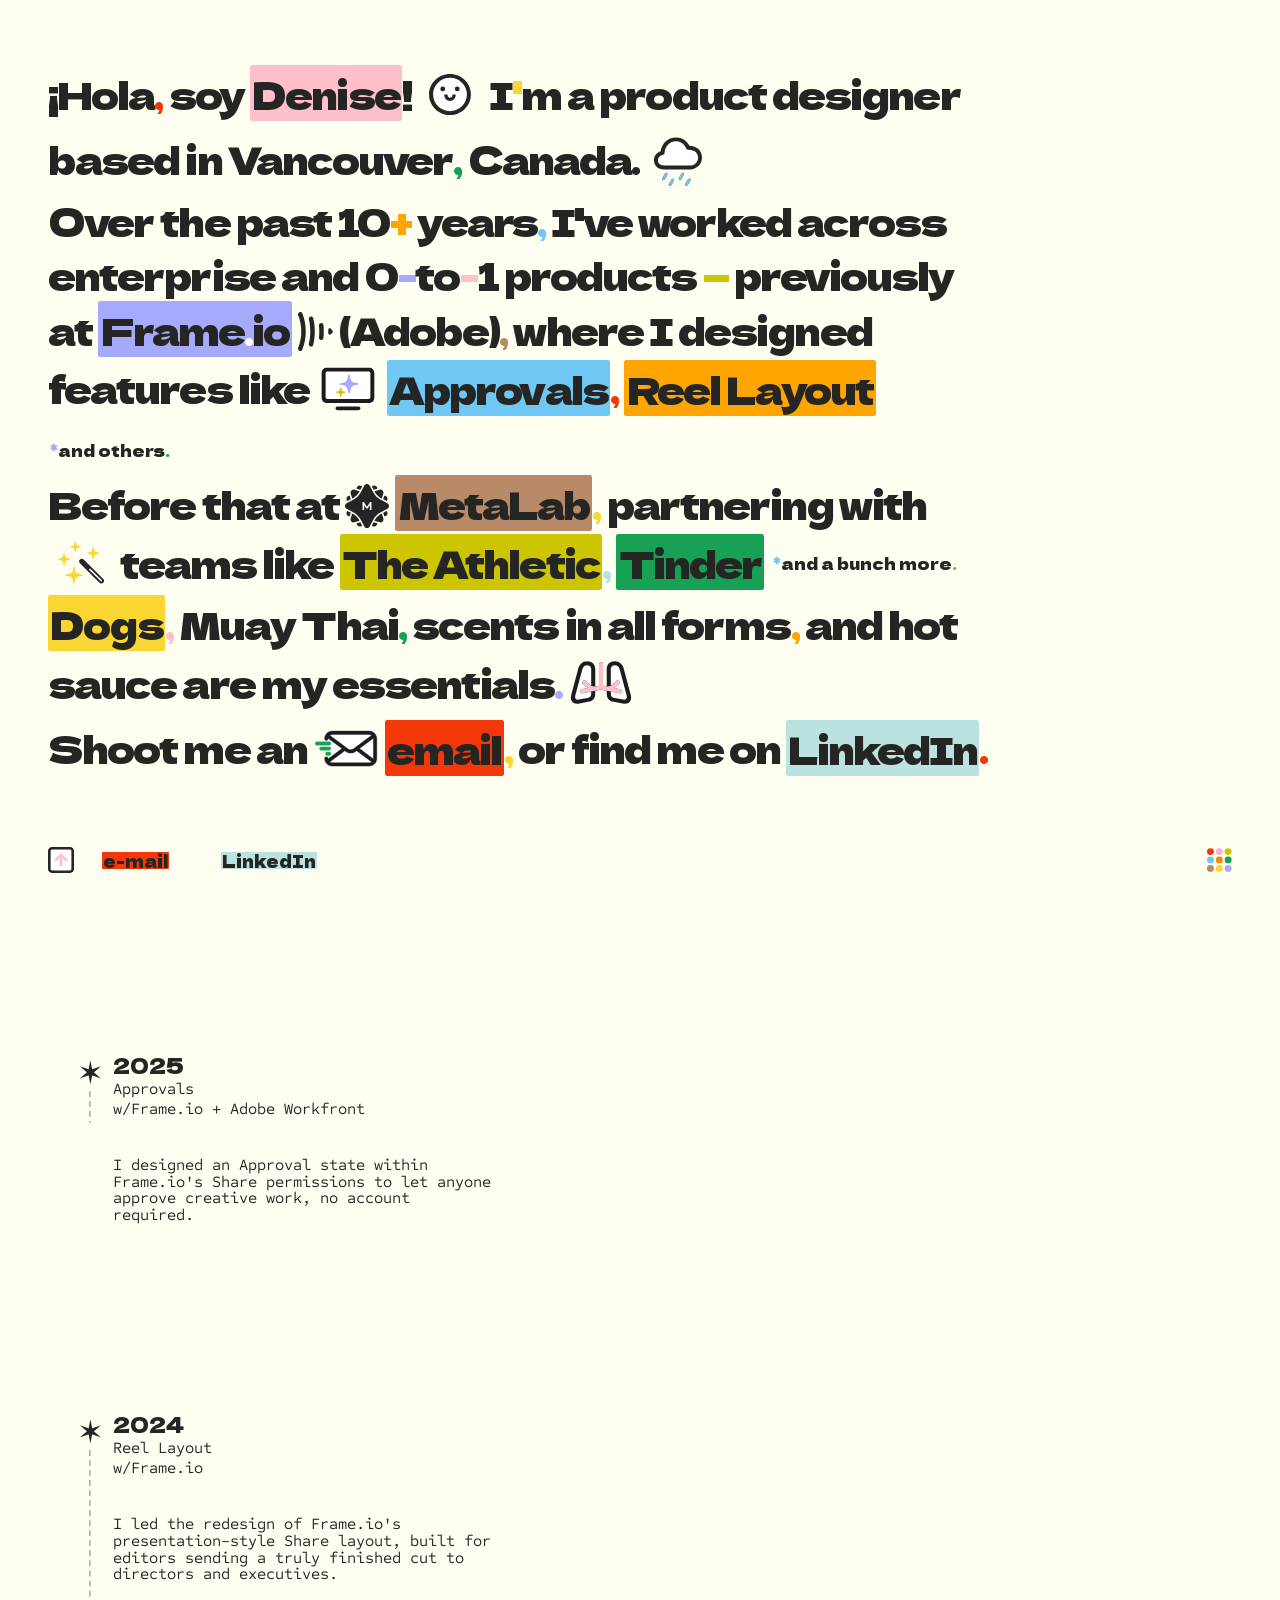
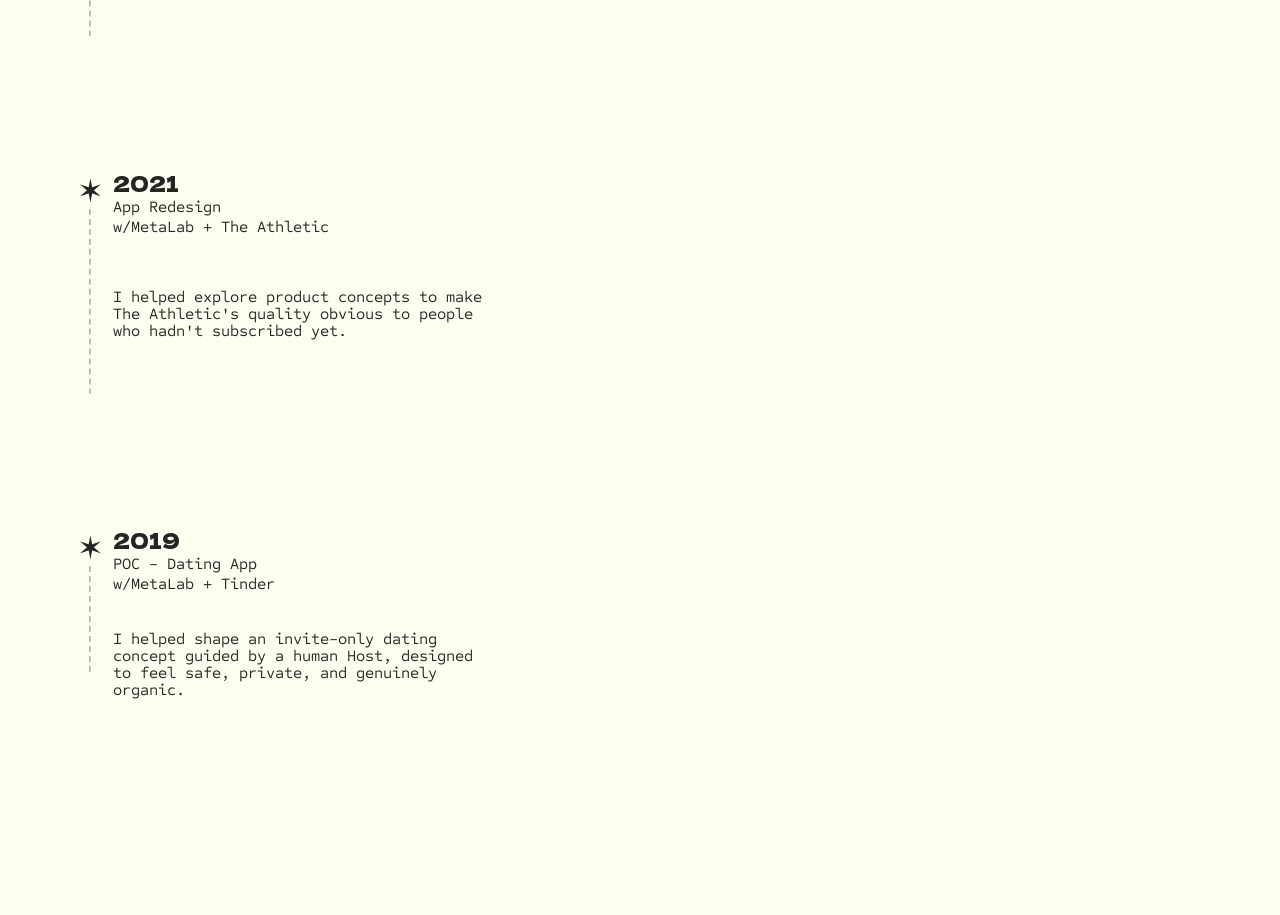
==== index.html @ 84d494a4 "Add files via upload" ====
<!DOCTYPE html>
<html lang="en">
<head>
<meta charset="UTF-8">
<meta name="viewport" content="width=device-width, initial-scale=1.0">
<title>Denise — Product Designer</title>
<link rel="preconnect" href="https://fonts.googleapis.com">
<link rel="preconnect" href="https://fonts.gstatic.com" crossorigin>
<link href="https://fonts.googleapis.com/css2?family=Dela+Gothic+One&family=Sometype+Mono:wght@400;700&display=swap" rel="stylesheet">
<style>
  /* Cross-document View Transition: morphs any element sharing a
     view-transition-name (here, .dot-grid) between this page and the next
     full navigation. This is the correct API for a real multi-page morph —
     document.startViewTransition() only applies to same-document/SPA swaps,
     not navigations between two separate HTML files.
     Graceful degradation is automatic and free: browsers that don't support
     this at-rule simply ignore it and do a normal navigation, exactly like
     the .fitting-class pattern elsewhere on this site opts in rather than
     requiring support. */
  @view-transition{
    navigation: auto;
  }

  :root{
    --bg: #fefff1;
    --ink: #252623;

    --hl-pink: #ffc0cb;
    --hl-purple: #a6aafd;
    --hl-brown: #b88a67;
    --hl-blue: #6fc8f4;
    --hl-orange: #ffa500;
    --hl-olive: #ccc500;
    --hl-green: #17a154;
    --hl-red: #f5380a;
    --hl-mint: #bae2df;
    --hl-yellow: #f9d631;

    /* fallback size before JS fit-to-viewport kicks in */
    --hero-fs: clamp(15px, 1.6vw + 8px, 48px);
    --pad-x: clamp(16px, 4vw, 48px);
    --pad-y: clamp(16px, 3vh, 42px);
    --body-lh: 1.42;
    /* Scaling-audit note: the Figma file's reference frame width has moved
       from 1440px (when these clamps were first written) to 1696px. Every
       clamp below that has a confirmed Figma-measured target value has been
       recalibrated so that target is still hit at vw=16.96 (1696px), not
       14.4 (1440px) — done by scaling each vw-coefficient by 1440/1696
       (≈0.8491), which shifts the calibration point without changing the
       target value itself. --pad-x/--pad-y/--hero-fs's fallback are left
       alone: they aren't tied to a specific measured Figma value (hero-fs's
       CSS value in particular is only a pre-JS fallback in practice). */
    --nav-fs: clamp(14px, 0.705vw + 8px, 40px); /* 20px in Figma at 1696 */
    /* Nav dot-grid height — deliberately NOT derived from --hero-fs. --hero-fs
       is solved by JS to fit the greeting text and can plateau well below its
       own ceiling on large/short viewports, which isn't a meaningful signal
       for how big this icon should be. This clamp hits ~32px at 1696
       (matching Figma) and keeps growing with viewport width up to 56px on
       large screens. */
    --dot-grid-h: clamp(20px, 1.885vw, 56px);
    --portfolio-indent-x: 8%;
    --project-gap: clamp(40px, 7vh, 96px);
  }

  *{ box-sizing: border-box; }

  /* ~0.3s matches the morph duration measured in the reference recording;
     the previous 0.5s was noticeably slower. The old/new snapshots are
     faded out/in fast so the travelling group animation reads as one
     continuous object moving and resizing, rather than a cross-dissolve
     between two separate images. */
  ::view-transition-group(dot-grid){
    animation-duration: 0.8s;
    animation-timing-function: cubic-bezier(0.16, 1, 0.3, 1);
  }
  ::view-transition-old(dot-grid),
  ::view-transition-new(dot-grid){
    animation-duration: 0.8s;
    animation-timing-function: cubic-bezier(0.16, 1, 0.3, 1);
    /* the dot cluster is the same artwork on both sides — holding it fully
       opaque avoids a ghosty double-image mid-flight */
    mix-blend-mode: normal;
  }
  ::view-transition-old(dot-grid){ animation-name: vt-fade-out; }
  ::view-transition-new(dot-grid){ animation-name: vt-fade-in; }
  @keyframes vt-fade-out{ from{ opacity:1 } to{ opacity:0 } }
  @keyframes vt-fade-in{ from{ opacity:0 } to{ opacity:1 } }

  html{
    scroll-behavior: smooth;
  }

  html, body{
    margin: 0;
    padding: 0;
    background: var(--bg);
    color: var(--ink);
    /* IMPORTANT: never overflow:hidden here — the document must remain scrollable */
  }

  body{
    font-family: 'Dela Gothic One', system-ui, sans-serif;
    -webkit-font-smoothing: antialiased;
  }

  /* Hide the hero until JS has computed a font size that fits, to avoid a flash
     of oversized/overflowing text. If JS never runs, the .fitting class never
     gets added, so this rule simply never applies and the CSS clamp fallback shows. */
  html.fitting .hero{ visibility: hidden; }

  a{ color: inherit; }

  /* ---------- HERO ---------- */

  .hero{
    position: relative;
    height: 100svh;
    min-height: 100svh;
    display: flex;
    flex-direction: column;
    justify-content: flex-start;
    padding: calc(var(--pad-y) + 2.16em) var(--pad-x) var(--pad-y);
  }

  /* ---------- SHARED SITE NAV ---------- */
  /* Fixed to the BOTTOM of the viewport (no bg fill — content scrolls
     underneath). The arrow and dot grid are always visible/clickable; the
     e-mail/LinkedIn pair fades in once the hero has fully scrolled out of
     view (see body.nav-active, toggled by an IntersectionObserver in the
     script below). On experience.html there's no hero to scroll past, so
     that page adds the class directly and omits the dot-grid link (its
     dot-grid is the big page visual instead — see .dots-stage). */
  #site-nav{
    position: fixed;
    bottom: 0;
    left: 0;
    right: 0;
    z-index: 900;
    display: flex;
    align-items: center;
    padding: var(--pad-y) var(--pad-x);
    padding-bottom: calc(var(--pad-y) + env(safe-area-inset-bottom, 0px));
    font-size: var(--nav-fs);
    font-family: 'Dela Gothic One', system-ui, sans-serif;
    pointer-events: none; /* children opt back in individually */
  }
  #site-nav a{ pointer-events: auto; }

  /* Touch breakpoints: lift the nav off the very bottom edge so it clears
     browser chrome (URL bar / home indicator) and sits in comfortable thumb
     reach. env() resolves to 0px where there's no inset, so this degrades to
     just the 24px baseline on devices/browsers without safe areas.
     This is padding on a position:fixed overlay — it adds no document height,
     so experience.html's fixed 100svh no-scroll layout is unaffected. */
  @media (max-width: 1024px){
    #site-nav{
      padding-bottom: calc(24px + var(--pad-y) + env(safe-area-inset-bottom, 0px));
    }
  }
  /* Short landscape: reclaim vertical space — the full touch clearance is a
     big share of a ~390px-tall viewport. Safe-area inset still respected. */
  @media (orientation: landscape) and (max-height: 500px){
    #site-nav{
      padding-block: clamp(8px, 2vh, 14px);
      padding-bottom: calc(clamp(8px, 2vh, 14px) + env(safe-area-inset-bottom, 0px));
    }
  }

  /* The arrow sits at its OWN left offset (the page's outer --pad-x, applied
     by #site-nav itself) and is deliberately NOT part of .nav-links — the
     e-mail/LinkedIn group aligns to the project column instead, which is a
     different, larger inset. Hence two separately-positioned groups rather
     than one flex row sharing a single left edge. */
  /* Fades in with the e-mail/LinkedIn pair — it replaced the text link that
     used to live inside .nav-links, so it keeps that reveal behavior even
     though it's now positioned separately. The dot grid stays always-visible,
     as before. */
  .nav-arrow{
    display: inline-flex;
    align-items: center;
    line-height: 0;
    flex-shrink: 0;
    opacity: 0;
    transform: translateY(6px);
    transition: opacity 0.3s ease, transform 0.3s ease;
  }
  body.nav-active .nav-arrow,
  body.experience-page .nav-arrow{
    opacity: 1;
    transform: none;
  }
  /* arrow.svg is self-contained (white rounded square + dark border + pink
     glyph), so it gets NO .hl background wrapper — that would stack a second
     pink box behind the asset's own. */
  .nav-arrow img{
    height: 1.5em;
    width: auto;
    display: block;
  }
  /* Same single asset on both pages; experience.html rotates it to point
     left (back to the homepage) rather than sourcing a second file. */
  .nav-arrow--back img{
    transform: rotate(-90deg);
  }

  /* e-mail + LinkedIn — left edge matched to the project column
     (--portfolio-indent-x), not to the arrow. margin-left absorbs the
     difference between the nav's own --pad-x and that indent. */
  .nav-links{
    display: flex;
    align-items: center;
    gap: clamp(20px, 4vw, 56px);
    margin-left: calc(var(--portfolio-indent-x) - var(--pad-x));
    opacity: 0;
    transform: translateY(6px);
    transition: opacity 0.3s ease, transform 0.3s ease;
  }
  body.nav-active .nav-links,
  body.experience-page .nav-links{
    opacity: 1;
    transform: none;
  }

  .nav-dots{
    margin-left: auto;
    display: flex;
  }

  /* Reusable dot-grid — same element/class on both pages. Base size is the
     small nav icon (32.496 x 31.959 in Figma); .dot-grid--large (the scaled
     up, rotated experience-page hero visual) is only ever applied on
     experience.html — see that file for its positioning/scale rules. */
  .dot-grid{
    height: var(--dot-grid-h);
    width: auto;
    aspect-ratio: 32.496 / 31.959;
    display: block;
    view-transition-name: dot-grid;
  }

  .hero-inner{
    font-size: var(--hero-fs);
    line-height: var(--body-lh);
    letter-spacing: -0.05em;
    width: 80%;
    max-height: 80%; /* hero has an explicit height (100svh), so 80% = 80svh.
                         .hero is top-aligned (justify-content: flex-start),
                         so the ~20% gap this leaves collects entirely at the
                         bottom of the viewport, not split top/bottom. The JS
                         fit loop already targets this same 80% budget when
                         solving for --hero-fs, so this is a safety cap,
                         not a clipping mechanism (overflow stays visible). */
    overflow: visible;
  }

  /* On narrow phones, padding + a strict 80% starts to squeeze the text
     more than the design intends, so relax toward full-width there. */
  @media (max-width: 480px){
    .hero-inner{ width: 94%; }
  }

  .hero-inner p{
    margin: 0; /* let line-height alone set the gap, so paragraph breaks
                  read as just another line, consistent with in-paragraph spacing */
  }
  .hero-inner p:last-child{ margin-bottom: 0; }

  .hl{
    background-color: var(--hl-c);
    padding: 0 0.06em;
    line-height: calc(var(--body-lh) * 0.72); /* ~28% shorter highlight box; horizontal padding unchanged */
    border-radius: 0.06em;
    -webkit-box-decoration-break: clone;
    box-decoration-break: clone;
    white-space: normal;
    text-decoration: none;
    color: inherit;
  }
  a.hl:hover, a.hl:focus, a.hl:active{
    color: inherit;
    text-decoration: none;
  }

  /* Hover states — .hl-red and .hl-mint are used ONLY by the e-mail and
     LinkedIn nav links respectively, so scoping the hover to the class
     itself is safe and doesn't leak into the hero's highlights. */
  a.hl{
    transition: background-color 0.25s ease;
  }
  a.hl-red:hover{ --hl-c: #a6aafd; }
  a.hl-mint:hover{ --hl-c: #ccc500; }

  .hl-pink{ --hl-c: var(--hl-pink); }
  .hl-purple{ --hl-c: var(--hl-purple); }
  .hl-brown{ --hl-c: var(--hl-brown); }
  .hl-blue{ --hl-c: var(--hl-blue); }
  .hl-orange{ --hl-c: var(--hl-orange); }
  .hl-olive{ --hl-c: var(--hl-olive); }
  .hl-green{ --hl-c: var(--hl-green); }
  .hl-red{ --hl-c: var(--hl-red); }
  .hl-mint{ --hl-c: var(--hl-mint); }
  .hl-yellow{ --hl-c: var(--hl-yellow); }

  /* Icon sizes are derived from each icon's real Figma bounding box (relative
     to the 48px reference type size), so every icon keeps its own natural
     aspect ratio instead of being forced into a uniform square. Only height
     is set in em; width is "auto" and constrained by aspect-ratio, which
     mirrors the icon's true w/h from Figma. */
  .icon{
    display: inline-block;
    width: auto;
    object-fit: contain;
  }

  /* hand.point / sparkles.tv / wand.and.stars / cloud.drizzle / lungs — all 82x82 in Figma */
  .icon-lg{
    height: 1.7083em; /* 82/48 */
    aspect-ratio: 1 / 1;
    vertical-align: -0.45em;
  }

  /* ML logo — 55x55 in Figma */
  .icon-md{
    height: 1.1458em; /* 55/48 */
    aspect-ratio: 1 / 1;
    vertical-align: -0.2em;
  }

  /* smiley — exported at its 82x82 Figma frame (the visible circle inside
     is 52px, centered with padding), so it uses the same box as the other
     82x82 icons to render at the correct scale */

  /* Frame Logo — 43.75x50 in Figma */
  .icon-frame{
    height: 1.0417em; /* 50/48 */
    aspect-ratio: 43.75 / 50;
    vertical-align: -0.15em;
  }

  .annotation{
    font-size: 0.42em;
    letter-spacing: 0;
    vertical-align: 0.55em;
    margin-left: 0.15em;
    white-space: nowrap;
  }

  /* ---------- PROJECT LIST ---------- */

  .portfolio-content{
    padding-block: calc(var(--pad-y) + 4em) clamp(64px, 10vh, 140px);
    padding-inline: var(--portfolio-indent-x);
  }

  /* Default (no-JS/no-IntersectionObserver) state: fully visible, static —
     this is the safe fallback. The scroll script opts IN to the animated
     hidden-then-reveal state by adding html.js-reveal, same pattern as the
     hero's .fitting class.
     align-items: stretch (not the old flex-start) so .project-info spans
     the full row height — needed so its blurb can anchor to the row's
     bottom edge via margin-top: auto, matching the Figma layout. */
  .project{
    position: relative;
    display: flex;
    align-items: stretch;
    justify-content: space-between;
    gap: clamp(24px, 5vw, 64px);
    padding-block: var(--project-gap);
    opacity: 1;
    transform: none;
  }
  html.js-reveal .project{
    opacity: 0;
    transform: translateY(28px);
    transition: opacity 0.7s ease, transform 0.7s ease;
  }
  html.js-reveal .project.in-view{
    opacity: 1;
    transform: none;
  }

  /* Dotted vertical line connecting this project's ✶ marker to the next
     one's — spans the FULL row (star-to-star), not just the padding gap, by
     positioning within .project (overflow-visible) and letting it extend
     past this project's own bottom edge through the gap below. Default:
     fully drawn (clip-path 0%), so a broken/absent script just leaves a
     plain static line, never a blank span. Omitted on the last project
     (nothing below it to connect to).
     Horizontal: "left" here is a CSS fallback only (0.5em, the star's rough
     advance-width center) for when JS hasn't run. A dedicated script below
     measures .project-star's actual getBoundingClientRect() midpoint and
     overrides this inline on load/resize/font-load — two rounds of
     calc()-based assumptions about the glyph's em-box both missed the
     glyph's real ink center, so this is now measured, not calculated.
     Vertical: .project-star has line-height:1, so its glyph box is exactly
     1em tall starting at the project's content-top; the line starts 0.15em
     below that box's bottom edge and stops 0.15em above the next star's
     box, at every viewport size, instead of overlapping either. */
  .trace-line{
    position: absolute;
    left: 0.5em;
    top: calc(var(--project-gap) + 1em + 0.15em);
    bottom: calc(0.15em - var(--project-gap));
    width: 0;
    font-size: clamp(20px, 1.885vw + 8px, 80px); /* same clamp as .project-star, so top/bottom line up under the ✶ */
    border-left: 2px dashed rgba(37, 38, 35, 0.35);
    clip-path: inset(0 0 0% 0);
  }
  /* Last project has no next star to connect to, so instead of the
     star-to-star span it runs from its own star down to the bottom edge of
     its own thumbnail. The row's bottom padding is --project-gap, so
     stopping exactly there lands it flush with the media's lower edge
     rather than overshooting into the page's trailing whitespace. */
  .trace-line--last{
    bottom: var(--project-gap);
  }

  /* Description block. max-width is what keeps the thumbnail's space
     constant regardless of text length: without it, a long line like
     "w/Frame.io + Adobe Workfront" pushes this column's flex-basis (auto =
     max-content) wider, stealing width from .project-thumb. Capping it
     forces long lines to wrap instead. */
  .project-info{
    display: flex;
    flex-direction: column;
    flex: 0 1 auto;
    max-width: min(38%, 420px);
    min-width: 0;
  }
  /* .project-top stretches the full row height so .project-meta (its flex
     child) can stretch too, letting the blurb inside anchor to the bottom
     via margin-top: auto. */
  .project-top{
    display: flex;
    align-items: stretch;
    gap: clamp(8px, 1vw, 12px);
    flex: 1 1 auto;
  }
  .project-star{
    font-family: 'Dela Gothic One', sans-serif;
    font-size: clamp(20px, 1.885vw + 8px, 80px);
    letter-spacing: -0.1em;
    line-height: 1;
    flex-shrink: 0;
  }
  /* The blurb now lives INSIDE this column (as a sibling of year/name/
     company) rather than being positioned independently — so it inherits
     this column's exact left edge automatically, at every breakpoint, with
     no matched offset value to keep in sync. */
  .project-meta{
    display: flex;
    flex-direction: column;
    gap: clamp(2px, 0.3vw, 3px);
    min-width: 0;
    flex: 1 1 auto;
  }
  .project-year{
    font-family: 'Dela Gothic One', sans-serif;
    font-size: clamp(16px, 0.849vw + 9.6px, 48px);
    line-height: 1.1667;
    margin: 0;
  }
  .project-name,
  .project-company{
    font-family: 'Sometype Mono', monospace;
    font-size: clamp(14px, 0.51vw + 9.36px, 34px);
    line-height: 1.0625;
    margin: 0;
  }

  /* Blurb — pushed to the column's bottom (margin-top: auto absorbs all
     space above it), with a fixed-scale gap below it to the row's own
     bottom edge. That gap is --project-gap (same token the row's own
     padding-block uses) rather than a percentage: measured directly against
     the Figma frame, the blurb sits a CONSTANT ~40px above the row's bottom
     at every project, regardless of the blurb's own height varying (85–102px
     across the four) — a percentage-of-row-height would vary with content,
     a fixed token doesn't, which matches what's actually in the file. */
  .project-blurb{
    margin: 0;
    margin-top: auto;
    padding-top: clamp(24px, 4vh, 48px);
    padding-bottom: var(--project-gap);
    font-family: 'Sometype Mono', monospace;
    font-size: clamp(14px, 0.51vw + 9.36px, 34px);
    line-height: 1.0625;
  }

  /* Thumbnail — a fixed-aspect-ratio media container (1106:850, per the
     current Figma frame — uniform across all four projects, confirmed
     against the file rather than assumed). The box's size comes from this
     spec, capped at 85svh tall / 100% of the row's available width; the
     video inside always fills it completely via object-fit: cover, cropping
     as needed rather than being sized by its own native dimensions. */
  .project-thumb{
    flex: 1 1 auto;
    min-width: 0;
    display: flex;
    align-items: center;
    justify-content: flex-end;
  }
  .project-media{
    aspect-ratio: 1106 / 850;
    max-height: 85svh;
    max-width: 100%;
    width: auto;
    height: auto;
    border-radius: clamp(6px, 0.8vw, 16px);
    overflow: hidden;
    display: block;
  }
  .project-media video{
    width: 100%;
    height: 100%;
    object-fit: cover;
    display: block;
  }

  /* Desktop only: tighter side margins than the tablet/mobile default (8%).
     Overriding the VARIABLE (not just .portfolio-content's padding) keeps
     the bottom nav's e-mail/LinkedIn group aligned to the same edge
     automatically, since it offsets off this same token. */
  @media (min-width: 1025px){
    :root{
      --portfolio-indent-x: 6vw;
    }
  }

  /* Narrow PORTRAIT widths: an 85svh-tall thumbnail can out-demand the width
     the row has left beside .project-info. Pull the height cap down so the
     media shrinks comfortably instead of overflowing.
     Scoped to portrait: a landscape phone/tablet keeps the row layout and
     has plenty of horizontal room, so it uses the full desktop 85svh. */
  @media (max-width: 1024px) and (orientation: portrait){
    .project-media{
      max-height: 55svh;
    }
  }

  /* Stacked layout — tablet portrait and mobile.
     Explicit source order here: Year → Name → Company → Thumbnail → Blurb.
     In the DOM the blurb sits inside .project-meta (so it left-aligns with
     the year/name/company automatically on desktop), which would otherwise
     place it ABOVE the thumbnail when stacked. Rather than leave the order
     to chance, .project-info is flattened with display: contents so its
     children participate directly in .project's column flex context, and
     each item gets an explicit order. display: contents is what makes the
     blurb orderable relative to the thumbnail despite being nested. */
  /* PORTRAIT ONLY. Keyed on width alone, this also caught phone-landscape
     (844x390) and tablet-landscape (1024x768) and stacked them — but a short,
     wide viewport has no vertical room to stack and plenty of horizontal room
     for the two-column row. Adding the orientation term lets both landscape
     cases fall through to the desktop row layout, which is what the placement
     guides show. */
  @media (max-width: 1024px) and (orientation: portrait){
    .project{
      flex-direction: column;
      align-items: stretch;
      /* The desktop value here (clamp(24px, 5vw, 64px)) was tuned for the
         horizontal split between the info column and the thumbnail. Once
         display: contents flattens this into one column, that gap lands
         between EVERY item — pushing year/name/company far apart. Reset it
         to the tight spacing those three had inside .project-meta, and let
         .project-thumb's own margin-block create the larger separations
         around the media. */
      gap: clamp(2px, 0.3vw, 3px);
    }
    .project-info,
    .project-top,
    .project-meta{
      display: contents;
    }
    .project-star{ display: none; } /* the star's row-layout anchoring doesn't apply when stacked */

    .project-year   { order: 1; }
    .project-name   { order: 2; }
    .project-company{ order: 3; }
    .project-thumb  { order: 4; }
    .project-blurb  { order: 5; }

    .project-thumb{
      width: 100%;
      justify-content: flex-start;
      margin-block: clamp(20px, 4vh, 36px);
    }
    .project-media{
      max-width: 100%;
      width: 100%;
      height: auto;
    }
    .project-blurb{
      margin-top: 0;
      padding-top: 0;
      padding-bottom: 0;
      max-width: none;
    }
    /* The star-to-star trace line assumes the two-column row layout; in the
       stacked layout it no longer lines up with anything meaningful, so
       it's hidden outright rather than shown misaligned. */
    .trace-line{
      display: none;
    }
  }

  /* ---------- HOVER CARD (one component, many triggers) ---------- */
  /* A single floating card reused by every [data-hover-card] trigger in the
     hero — Denise, Dogs, Frame.io, MetaLab. Content is swapped in per
     trigger by the script rather than duplicating a card per word.
     Cursor-following on pointer devices; anchored to the trigger on
     keyboard focus (where there's no cursor to follow). */
  #hover-card{
    position: fixed;
    top: 0;
    left: 0;
    z-index: 999;
    pointer-events: none;
    opacity: 0;
    visibility: hidden;
    transform: translate(-9999px, -9999px);
    transition: opacity 0.18s ease;
    width: min(42vw, 280px);
  }
  #hover-card.visible{ opacity: 1; visibility: visible; }

  /* Per-layout widths. Base is the single-photo size; the others are sized
     relative to it so the ratios stay intact if the base changes. */
  #hover-card.hc-dogs{ width: min(37.8vw, 252px); }   /* 10% smaller than base */
  #hover-card.hc-og{ width: min(54.6vw, 364px); }     /* 30% larger than base */

  .hover-card-stage{
    position: relative;
    width: 100%;
    aspect-ratio: 1 / 1;
  }
  /* The source PNGs have rounded corners baked into their alpha channel, so
     the element still needs a matching radius — otherwise the box-shadow
     traces a square box behind rounded artwork and reads as square corners.
     5.7% matches the exported radius (~34px on a 587px-wide export) and
     scales with the card instead of being pinned to one size. */
  .hover-card-stage img{
    display: block;
    width: 100%;
    height: auto;
    border-radius: 5.7%;
    box-shadow: 0 12px 30px rgba(37, 38, 35, 0.25);
    background: var(--bg);
  }
  .hover-card-stage.single img{
    position: relative;
  }

  /* Dogs: a fanned poker-card stack. Both cards keep their rotation and
     offset at all times; the loop animates which one is IN FRONT, so a card
     travels from the back position to the front position rather than
     cross-fading in place. z-index flips at the start of the move so the
     incoming card rises over its neighbour as it travels. */
  .hover-card-stage.fan{
    aspect-ratio: 1 / 1;
  }
  .hover-card-stage.fan img{
    position: absolute;
    top: 0;
    left: 0;
    width: 88%;
    transform-origin: 50% 85%;
    transition: transform 0.62s cubic-bezier(0.16, 1, 0.3, 1);
  }
  .hover-card-stage.fan img.card-front{
    transform: translateX(4%) rotate(-8deg) scale(1);
    z-index: 2;
  }
  .hover-card-stage.fan img.card-back{
    transform: translateX(16%) rotate(10deg) scale(0.94);
    z-index: 1;
  }
  @media (prefers-reduced-motion: reduce){
    .hover-card-stage.fan img{ transition: none; }
  }

  /* Link-preview (Frame.io / MetaLab) images are wide OG cards, not squares.
     Fixed radius here — these have no baked-in corners, and a percentage on
     a 1200x630 box would give visibly elliptical corners. */
  .hover-card-stage.og{
    aspect-ratio: 1200 / 630;
  }
  .hover-card-stage.og img{
    position: relative;
    aspect-ratio: 1200 / 630;
    object-fit: cover;
    border-radius: 14px;
  }

  @media (prefers-reduced-motion: reduce){
    #hover-card{ transition: none; }
  }
</style>
</head>
<body id="top">

  <nav id="site-nav" aria-label="Site navigation">
    <a class="nav-arrow" href="#top" aria-label="Back to top">
      <img src="assets/icons/arrow.svg" alt="">
    </a>
    <div class="nav-links">
      <a class="hl hl-red email-copy" href="mailto:denise.salvadorv@gmail.com" data-default-text="e-mail">e-mail</a>
      <a class="hl hl-mint" href="https://www.linkedin.com/in/ddenisesalvador/" target="_blank" rel="noopener noreferrer">LinkedIn</a>
    </div>
    <a class="nav-dots" href="experience.html" aria-label="View experience">
      <img class="dot-grid" src="assets/icons/menu-dots.svg" alt="">
    </a>
  </nav>

  <main>
    <section class="hero" aria-label="Introduction">
      <div class="hero-inner">
        <p>
          ¡Hola<span style="color:var(--hl-red)">,</span> soy
          <span class="hl hl-pink" data-hover-card="denise" tabindex="0">Denise</span>!
          <img class="icon icon-lg" src="assets/icons/smiley.svg" alt="" role="presentation">
          I<span style="color:var(--hl-yellow)">'</span>m a product designer based in Vancouver<span style="color:var(--hl-green)">,</span> Canada.
          <img class="icon icon-lg" src="assets/icons/cloud-drizzle.svg" alt="">
        </p>

        <p>
          Over the past 10<span style="color:var(--hl-orange)">+</span> years<span style="color:var(--hl-blue)">,</span>
          I've worked across enterprise and 0<span style="color:var(--hl-purple)">-</span>to<span style="color:var(--hl-pink)">-</span>1 products
          <span style="color:#ccc500">—</span> previously at
          <a class="hl hl-purple" data-hover-card="frameio" href="https://frame.io/home" target="_blank" rel="noopener noreferrer">Frame<span style="color:#ffffff">.</span>io</a>
          <img class="icon icon-frame" src="assets/icons/frame-logo.svg" alt="">
          (Adobe)<span style="color:var(--hl-brown)">,</span> where I designed features like
          <img class="icon icon-lg" src="assets/icons/sparkles-tv.svg" alt="">
          <a class="hl hl-blue" href="#approvals">Approvals</a><span style="color:var(--hl-red)">,</span>
          <a class="hl hl-orange" href="#reel-layout">Reel Layout</a>
          <span class="annotation"><span style="color:var(--hl-purple)">*</span>and others<span style="color:var(--hl-green)">.</span></span>
        </p>

        <p>
          Before that at
          <img class="icon icon-md" src="assets/icons/ml-logo.svg" alt="">
          <a class="hl hl-brown" data-hover-card="metalab" href="https://www.metalab.com/" target="_blank" rel="noopener noreferrer">MetaLab</a><span style="color:var(--hl-yellow)">,</span> partnering with
          <img class="icon icon-lg" src="assets/icons/wand-stars.svg" alt="">
          teams like
          <a class="hl hl-olive" href="#the-athletic">The Athletic</a><span style="color:var(--hl-mint)">,</span>
          <a class="hl hl-green" href="#tinder">Tinder</a>
          <span class="annotation"><span style="color:var(--hl-blue)">*</span>and a bunch more<span style="color:var(--hl-brown)">.</span></span>
        </p>

        <p>
          <span class="hl hl-yellow" data-hover-card="dogs" tabindex="0">Dogs</span><span style="color:var(--hl-pink)">,</span> Muay Thai<span style="color:var(--hl-green)">,</span>
          scents in all forms<span style="color:var(--hl-orange)">,</span> and hot sauce are my essentials<span style="color:var(--hl-purple)">.</span>
          <img class="icon icon-lg" src="assets/icons/lungs.svg" alt="">
        </p>

        <p>
          Shoot me an
          <img class="icon icon-lg" src="assets/icons/email.svg" alt="">
          <a class="hl hl-red email-copy" id="email-link" href="mailto:denise.salvadorv@gmail.com" data-default-text="email">email</a><span style="color:var(--hl-yellow)">,</span> or find me on
          <a class="hl hl-mint" href="https://www.linkedin.com/in/ddenisesalvador/" target="_blank" rel="noopener noreferrer">LinkedIn</a><span style="color:var(--hl-red)">.</span>
        </p>
      </div>
    </section>

    <!-- Single reusable hover card; its contents are set per-trigger by the
         script below. Lives outside the text flow so it never affects layout. -->
    <div id="hover-card" aria-hidden="true"></div>

    <section class="portfolio-content" aria-label="Selected work">
      <article class="project" id="approvals">
        <div class="project-info">
          <div class="project-top">
            <span class="project-star" aria-hidden="true">✶</span>
            <div class="project-meta">
              <p class="project-year">2025</p>
              <p class="project-name">Approvals</p>
              <p class="project-company">w/Frame.io + Adobe Workfront</p>
              <p class="project-blurb">I designed an Approval state within Frame.io's Share permissions to let anyone approve creative work, no account required.</p>
            </div>
          </div>
        </div>
        <div class="project-thumb">
          <div class="project-media">
            <video src="assets/video/approvals.mp4" muted loop playsinline preload="metadata"></video>
          </div>
        </div>
        <div class="trace-line" aria-hidden="true"></div>
      </article>

      <article class="project" id="reel-layout">
        <div class="project-info">
          <div class="project-top">
            <span class="project-star" aria-hidden="true">✶</span>
            <div class="project-meta">
              <p class="project-year">2024</p>
              <p class="project-name">Reel Layout</p>
              <p class="project-company">w/Frame.io</p>
              <p class="project-blurb">I led the redesign of Frame.io's presentation-style Share layout, built for editors sending a truly finished cut to directors and executives.</p>
            </div>
          </div>
        </div>
        <div class="project-thumb">
          <div class="project-media">
            <video src="assets/video/reel-layout.mp4" muted loop playsinline preload="metadata"></video>
          </div>
        </div>
        <div class="trace-line" aria-hidden="true"></div>
      </article>

      <article class="project" id="the-athletic">
        <div class="project-info">
          <div class="project-top">
            <span class="project-star" aria-hidden="true">✶</span>
            <div class="project-meta">
              <p class="project-year">2021</p>
              <p class="project-name">App Redesign</p>
              <p class="project-company">w/MetaLab + The Athletic</p>
              <p class="project-blurb">I helped explore product concepts to make The Athletic's quality obvious to people who hadn't subscribed yet.</p>
            </div>
          </div>
        </div>
        <div class="project-thumb">
          <div class="project-media">
            <video src="assets/video/the-athletic.mp4" muted loop playsinline preload="metadata"></video>
          </div>
        </div>
        <div class="trace-line" aria-hidden="true"></div>
      </article>

      <article class="project" id="tinder">
        <div class="project-info">
          <div class="project-top">
            <span class="project-star" aria-hidden="true">✶</span>
            <div class="project-meta">
              <p class="project-year">2019</p>
              <p class="project-name">POC - Dating App</p>
              <p class="project-company">w/MetaLab + Tinder</p>
              <p class="project-blurb">I helped shape an invite-only dating concept guided by a human Host, designed to feel safe, private, and genuinely organic.</p>
            </div>
          </div>
        </div>
        <div class="project-thumb">
          <div class="project-media">
            <video src="assets/video/tinder.mp4" muted loop playsinline preload="metadata"></video>
          </div>
        </div>
        <div class="trace-line trace-line--last" aria-hidden="true"></div>
      </article>
    </section>
  </main>

<script>
(function () {
  var root = document.documentElement;
  var hero = document.querySelector('.hero');
  var inner = document.querySelector('.hero-inner');

  function fit() {
    // .hero-inner is capped at 80% of the hero's height (see CSS), leaving
    // ~10% breathing room above and below — so the fit budget matches that,
    // not the full 100svh hero box.
    var availableHeight = hero.clientHeight * 0.8;
    if (!availableHeight) return;

    // The upper bound only needs to be generous enough that the search never
    // clips a size that would actually fit — the two checks below decide what
    // really fits. (This used to be innerWidth * 0.045, which at 390px capped
    // the hero at ~17.6px regardless of free vertical space, so on phones the
    // text plateaued early and left the bottom of the viewport empty.)
    var minFs = 12;
    var maxFs = Math.min(window.innerHeight * 0.22, 96);
    var lo = minFs, hi = Math.max(maxFs, minFs), best = minFs;

    for (var i = 0; i < 18; i++) {
      var mid = (lo + hi) / 2;
      root.style.setProperty('--hero-fs', mid + 'px');
      // Height: must stay inside the 80% budget. Width: the previous
      // width-coefficient was a proxy for "don't let a long word overflow" —
      // measuring scrollWidth tests that directly, so the type can grow to
      // whatever genuinely fits at any viewport size.
      var fitsHeight = inner.scrollHeight <= availableHeight;
      var fitsWidth = inner.scrollWidth <= inner.clientWidth + 1;
      if (fitsHeight && fitsWidth) {
        best = mid;
        lo = mid;
      } else {
        hi = mid;
      }
    }
    root.style.setProperty('--hero-fs', best + 'px');
  }

  function run() {
    root.classList.add('fitting');
    fit();
    root.classList.remove('fitting');
  }

  var raf = window.requestAnimationFrame || function (cb) { setTimeout(cb, 16); };

  raf(function () { raf(run); });

  if (document.fonts && document.fonts.ready) {
    document.fonts.ready.then(run);
  }

  var resizeTimer;
  window.addEventListener('resize', function () {
    clearTimeout(resizeTimer);
    resizeTimer = setTimeout(run, 120);
  });
  window.addEventListener('orientationchange', run);
})();
</script>

<script>
// ---------- Hover card: one component, content varies per trigger ----------
// Any element with [data-hover-card="<key>"] in the hero shows the shared
// #hover-card populated from HOVER_CARD_CONTENT below. Adding another
// trigger = one markup attribute + one entry here, not a new implementation.
//
// og: values are the real Open Graph images published by each site
// (read from their <meta property="og:image"> tags), not stand-ins.
var HOVER_CARD_CONTENT = {
  denise: {
    layout: 'single',
    images: ['assets/photos/ladeni.png']
  },
  dogs: {
    // fanned card stack; cards cycle to the front on a loop.
    // first entry starts in front (kovu on top)
    layout: 'fan',
    images: ['assets/photos/kovu.png', 'assets/photos/buni.png']
  },
  frameio: {
    layout: 'og',
    images: ['https://cdn.sanity.io/images/s6lu43cv/production-v4/c9bc38aba1856b5c2664f207a2436851730e6a0d-1200x630.png?w=1200&h=630&fm=jpg&q=60']
  },
  metalab: {
    layout: 'og',
    images: ['https://cdn.sanity.io/images/nuxb3jim/production-july-2025/650536c56eff4fa74f4db66048d36451b2343616-1600x900.png?w=1200&h=630&q=80&fm=webp&fit=clip']
  }
};

(function () {
  var card = document.getElementById('hover-card');
  var triggers = document.querySelectorAll('[data-hover-card]');
  if (!card || !triggers.length) return;

  var OFFSET = 18;
  var activeKey = null;

  function render(key) {
    if (key === activeKey) return; // already built; don't thrash the DOM on mousemove
    activeKey = key;

    var cfg = HOVER_CARD_CONTENT[key];
    card.innerHTML = '';
    stopSwap();
    // per-layout width (dogs 10% smaller, og 30% larger — see CSS)
    card.className = card.classList.contains('visible') ? 'visible' : '';
    if (!cfg) return;
    if (cfg.layout === 'fan') card.classList.add('hc-dogs');
    if (cfg.layout === 'og') card.classList.add('hc-og');

    var stage = document.createElement('div');
    stage.className = 'hover-card-stage ' + cfg.layout;

    var imgs = cfg.images.map(function (src, i) {
      var img = document.createElement('img');
      img.src = src;
      img.alt = '';
      img.loading = 'lazy';
      if (cfg.layout === 'fan') {
        img.classList.add(i === 0 ? 'card-front' : 'card-back');
      }
      stage.appendChild(img);
      return img;
    });

    card.appendChild(stage);

    if (cfg.layout === 'fan' && imgs.length > 1) startSwap(imgs);
  }

  // ---- Dogs: cycle which card sits at the front of the fan ----
  // Only the front/back CLASS moves between cards; each card's rotation and
  // offset come from those classes, so the fan shape is preserved throughout
  // and the change is carried by a CSS transform transition.
  var swapTimer = null;
  function startSwap(imgs) {
    var front = 0;
    swapTimer = setInterval(function () {
      imgs[front].classList.replace('card-front', 'card-back');
      front = (front + 1) % imgs.length;
      imgs[front].classList.replace('card-back', 'card-front');
    }, 1400);
  }
  function stopSwap() {
    if (swapTimer) { clearInterval(swapTimer); swapTimer = null; }
  }

  function place(x, y) {
    var rect = card.getBoundingClientRect();
    var px = x + OFFSET;
    var py = y + OFFSET;
    // flip toward the cursor's other side rather than running off-screen
    if (px + rect.width > window.innerWidth) px = x - rect.width - OFFSET;
    if (py + rect.height > window.innerHeight) py = y - rect.height - OFFSET;
    px = Math.max(8, px);
    py = Math.max(8, py);
    card.style.transform = 'translate(' + px + 'px, ' + py + 'px)';
  }

  function show(key) {
    render(key);
    card.classList.add('visible');
  }

  function hide() {
    card.classList.remove('visible');
    card.style.transform = 'translate(-9999px, -9999px)';
    stopSwap();
    activeKey = null;
  }

  triggers.forEach(function (el) {
    var key = el.getAttribute('data-hover-card');

    el.addEventListener('mouseenter', function (e) {
      show(key);
      place(e.clientX, e.clientY);
    });
    el.addEventListener('mousemove', function (e) {
      place(e.clientX, e.clientY);
    });
    el.addEventListener('mouseleave', hide);

    // Keyboard accessibility: no cursor to follow, so anchor the card just
    // below the focused word instead.
    el.addEventListener('focus', function () {
      show(key);
      var r = el.getBoundingClientRect();
      place(r.left, r.bottom);
    });
    el.addEventListener('blur', hide);
  });

  // Don't leave a card stranded mid-screen if the page moves under it.
  window.addEventListener('scroll', hide, { passive: true });
})();
</script>

<script>
// ---------- Email: copy to clipboard, text -> "copied!" for 5s ----------
// Applies to every element with the shared .email-copy class, so the hero's
// inline "email" link and the nav's "e-mail" link both get identical behavior.
(function () {
  var links = document.querySelectorAll('.email-copy');
  if (!links.length) return;

  var address = 'denise.salvadorv@gmail.com';

  links.forEach(function (link) {
    var defaultText = link.getAttribute('data-default-text') || link.textContent;
    var resetTimer = null;

    link.addEventListener('click', function (e) {
      if (!navigator.clipboard || !navigator.clipboard.writeText) {
        // Clipboard API unavailable — gracefully fall back to the plain mailto link.
        return;
      }

      e.preventDefault();

      navigator.clipboard.writeText(address).then(function () {
        link.textContent = 'copied!';
        clearTimeout(resetTimer);
        resetTimer = setTimeout(function () {
          link.textContent = defaultText;
        }, 5000);
      }).catch(function () {
        // Copy failed — fall back to letting the browser open the mail client.
        window.location.href = link.getAttribute('href');
      });
    });
  });
})();
</script>

<script>
// ---------- Nav activation: fade in name/email/LinkedIn once past the hero ----------
(function () {
  var hero = document.querySelector('.hero');
  if (!hero || !('IntersectionObserver' in window)) return;

  var observer = new IntersectionObserver(function (entries) {
    entries.forEach(function (entry) {
      document.body.classList.toggle('nav-active', !entry.isIntersecting);
    });
  }, { threshold: 0 });

  observer.observe(hero);
})();
</script>

<script>
// ---------- Scroll effects: project dissolve-in + trace-line draw-in ----------
// IntersectionObserver decides WHICH elements are worth updating; a single
// rAF-throttled scroll listener does the actual work only for the trace-line
// set (the dissolve-in is a one-shot class toggle, no per-frame work needed).
//
// Graceful degradation: if IntersectionObserver isn't available, this whole
// block bails out immediately. Projects then simply stay at their CSS
// default (opacity: 1, fully visible — set in CSS, not by this script), and
// the trace-line stays at its CSS default (clip-path: inset(0 0 0% 0), i.e.
// fully drawn), since both "start hidden" states are only ever applied once
// this script actually runs — mirroring how .fitting only ever gets added
// by the hero's own fit script.
(function () {
  if (!('IntersectionObserver' in window)) return;

  var projects = Array.prototype.slice.call(document.querySelectorAll('.project'));
  var connectors = Array.prototype.slice.call(document.querySelectorAll('.trace-line'));
  if (!projects.length && !connectors.length) return;

  // Opt in to the animated hidden-then-reveal state only now that JS is
  // confirmed running — the CSS default before this point is fully visible.
  document.documentElement.classList.add('js-reveal');

  // ---- Dissolve + slide-in: one-shot per project, CSS handles the transition ----
  if (projects.length) {
    var revealObserver = new IntersectionObserver(function (entries) {
      entries.forEach(function (entry) {
        if (entry.isIntersecting) {
          entry.target.classList.add('in-view');
          revealObserver.unobserve(entry.target); // reveal once, don't re-trigger on scroll-back
        }
      });
    }, { threshold: 0.2 });
    projects.forEach(function (el) { revealObserver.observe(el); });
  }

  // ---- Trace line: draws in via clip-path, eased toward scroll progress ----
  if (connectors.length) {
    // Hidden on mobile (display: none) — offsetParent is reliably null for
    // a display:none element in this layout, so this is a cheap way to
    // no-op on it rather than doing pointless observe/measure/paint work.
    function isHidden(el) {
      return el.offsetParent === null;
    }

    connectors.forEach(function (line) {
      if (!isHidden(line)) line.style.clipPath = 'inset(0 0 100% 0)';
    });

    var activeConnectors = new Set();
    var connectorObserver = new IntersectionObserver(function (entries) {
      entries.forEach(function (entry) {
        if (entry.isIntersecting && !isHidden(entry.target)) {
          activeConnectors.add(entry.target);
        } else {
          activeConnectors.delete(entry.target);
        }
      });
    }, { rootMargin: '15% 0px 15% 0px' });
    connectors.forEach(function (line) { connectorObserver.observe(line); });

    var EASE = 0.1; // lower = more lag behind the scroll position
    var progressState = new Map(); // line -> { current, target }
    var looping = false;

    function targetFor(line) {
      var vh = window.innerHeight;
      var rect = line.getBoundingClientRect();
      // Starts drawing when the line's top reaches 85% down the viewport,
      // finishes once its full height has scrolled past that point —
      // i.e. synced to this whole star-to-star span entering the viewport.
      var t = (vh * 0.85 - rect.top) / rect.height;
      return Math.max(0, Math.min(1, t));
    }

    function loop() {
      var stillMoving = false;

      activeConnectors.forEach(function (line) {
        if (isHidden(line)) return; // resized across the 480px breakpoint mid-scroll

        var state = progressState.get(line);
        if (!state) {
          state = { current: 0, target: 0 };
          progressState.set(line, state);
        }
        state.target = targetFor(line);

        var diff = state.target - state.current;
        if (Math.abs(diff) > 0.001) {
          state.current += diff * EASE; // eases toward target each frame, trailing behind scroll
          stillMoving = true;
        } else {
          state.current = state.target;
        }

        line.style.clipPath = 'inset(0 0 ' + ((1 - state.current) * 100).toFixed(1) + '% 0)';
      });

      if (stillMoving) {
        requestAnimationFrame(loop);
      } else {
        looping = false;
      }
    }

    function onScroll() {
      if (!looping) {
        looping = true;
        requestAnimationFrame(loop);
      }
    }

    window.addEventListener('scroll', onScroll, { passive: true });
    window.addEventListener('resize', onScroll);
    onScroll(); // set correct initial state for whatever's already in view on load
  }
})();
</script>

<script>
// ---------- Trace-line horizontal alignment: measured, not calculated ----------
// Two rounds of CSS-calc() assumptions about .project-star's em-box both
// missed the glyph's actual rendered center (font glyphs generally aren't
// flush/centered within their own advance width). This measures the real
// thing instead: each line's "left" is set from .project-star's actual
// getBoundingClientRect() midpoint, relative to its own .project (the
// line's positioned ancestor). Recomputed on load, after the webfont
// finishes loading (glyph metrics shift between the fallback font and Dela
// Gothic One), and on resize.
// The CSS "left: 0.5em" on .trace-line is left in place as the no-JS
// fallback — this script only overrides it inline when it actually runs.
(function () {
  function alignTraceLines() {
    document.querySelectorAll('.trace-line').forEach(function (line) {
      var project = line.closest('.project');
      var star = project && project.querySelector('.project-star');
      if (!star) return;

      var starRect = star.getBoundingClientRect();
      var projectRect = project.getBoundingClientRect();
      var starMidX = starRect.left + starRect.width / 2;
      line.style.left = (starMidX - projectRect.left) + 'px';
    });
  }

  alignTraceLines();

  if (document.fonts && document.fonts.ready) {
    document.fonts.ready.then(alignTraceLines);
  }

  var resizeTimer;
  window.addEventListener('resize', function () {
    clearTimeout(resizeTimer);
    resizeTimer = setTimeout(alignTraceLines, 120);
  });
})();
</script>

<script>
// ---------- Project videos: only decode/play while their thumbnail is visible ----------
// These are multi-MB files, so eagerly autoplaying all four on load would be
// wasteful. preload="metadata" (set in the HTML) keeps the initial fetch
// small; this only calls .play() once a thumbnail is actually on screen, and
// .pause()s it again once it scrolls away.
(function () {
  var videos = document.querySelectorAll('.project-media video');
  if (!videos.length) return;

  if (!('IntersectionObserver' in window)) {
    // No IO support — just let them play outright rather than staying inert.
    videos.forEach(function (v) { v.play().catch(function () {}); });
    return;
  }

  var videoObserver = new IntersectionObserver(function (entries) {
    entries.forEach(function (entry) {
      if (entry.isIntersecting) {
        entry.target.play().catch(function () {}); // ignore autoplay-policy rejections
      } else {
        entry.target.pause();
        entry.target.currentTime = 0; // always restart from the top on re-entry
      }
    });
  }, { threshold: 0.99 }); // effectively "fully in view"; 0.99 rather than 1.0 so
                           // sub-pixel rounding on fractional layouts can't stop it firing

  videos.forEach(function (v) { videoObserver.observe(v); });
})();
</script>

</body>
</html>
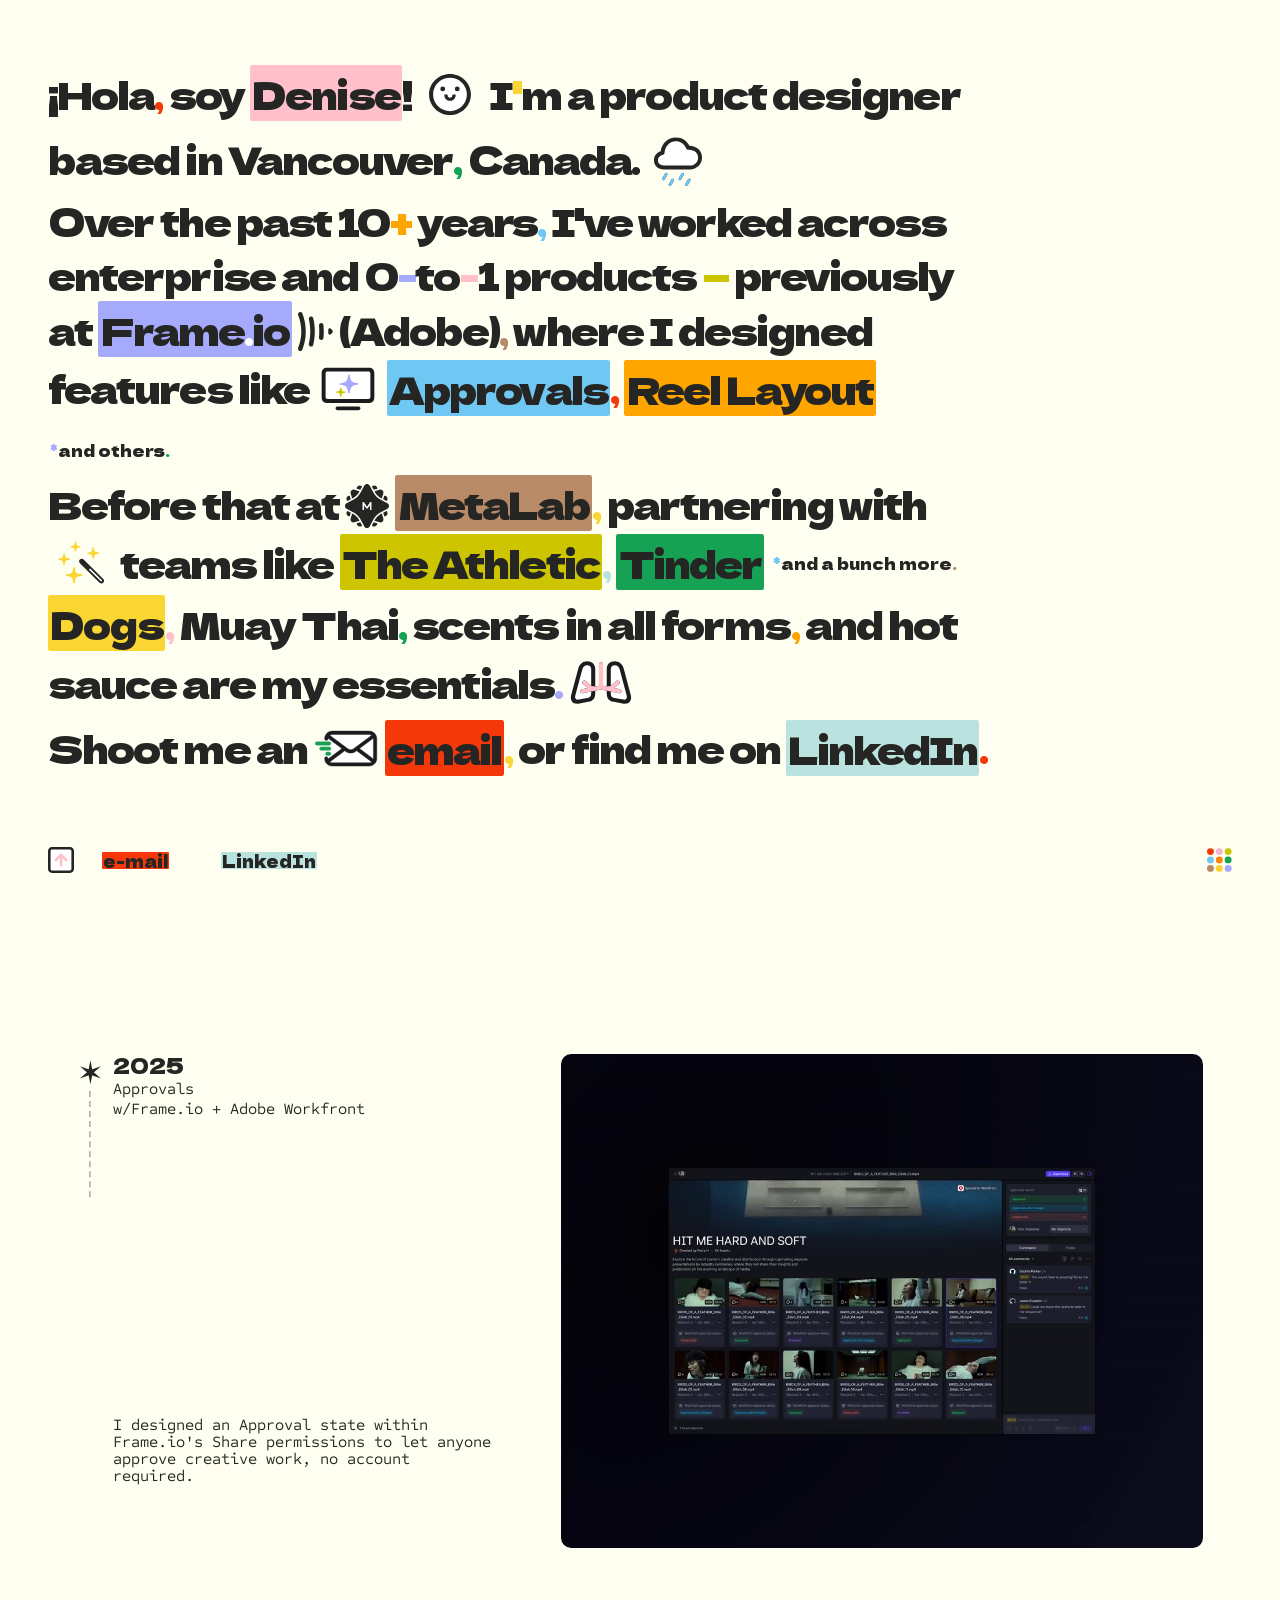
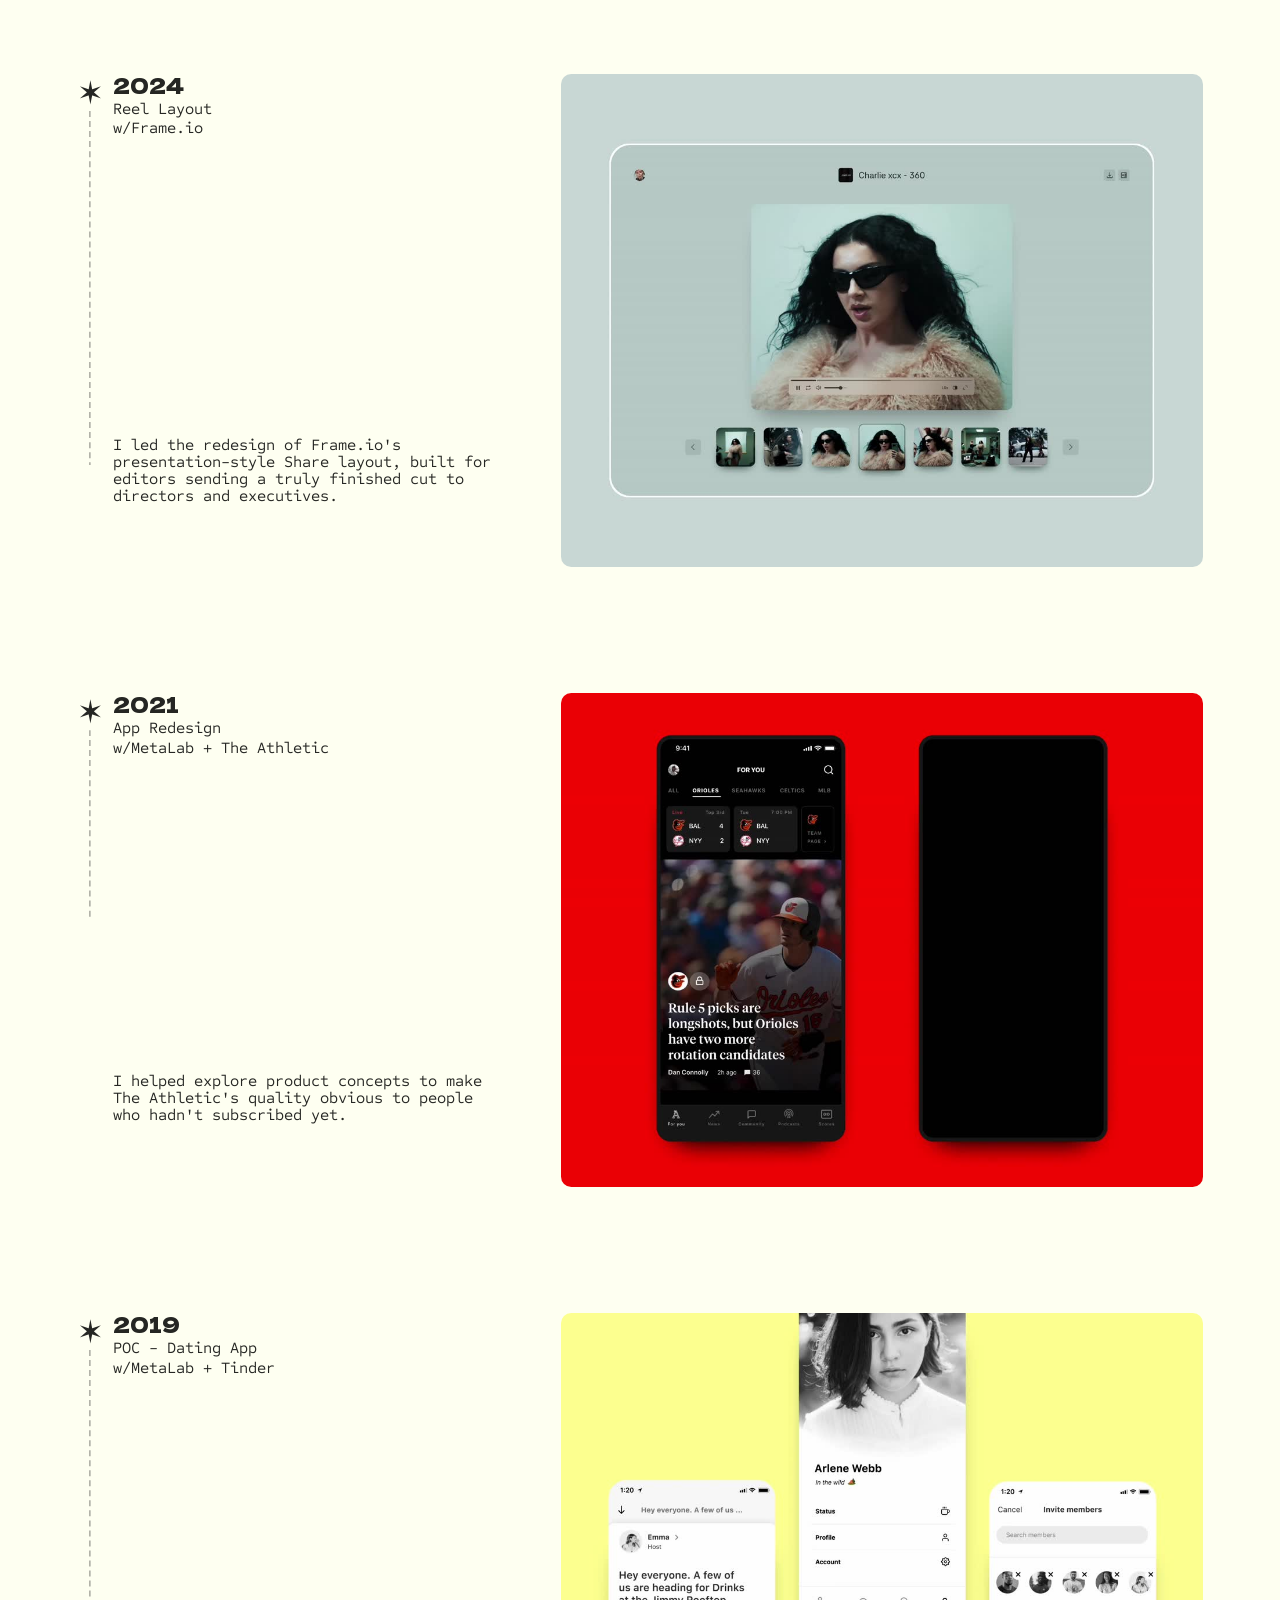
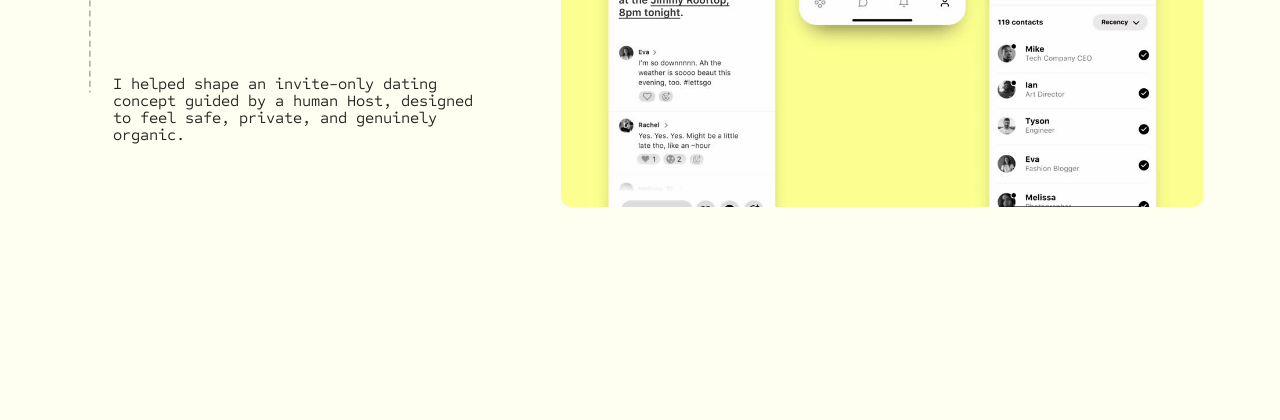
==== commit b101fad1: "Add files via upload Added favicon, open graph and mobile fixes" ====
--- a/index.html
+++ b/index.html
@@ -4,6 +4,30 @@
 <meta charset="UTF-8">
 <meta name="viewport" content="width=device-width, initial-scale=1.0">
 <title>Denise — Product Designer</title>
+<meta name="description" content="Product designer based in Vancouver, Canada. 10+ years across enterprise and 0-to-1 products — previously at Frame.io (Adobe) and MetaLab.">
+
+<!-- Favicons -->
+<link rel="icon" href="assets/meta/favicon-32.png" sizes="32x32" type="image/png">
+<link rel="icon" href="assets/meta/favicon-16.png" sizes="16x16" type="image/png">
+<link rel="apple-touch-icon" href="assets/meta/apple-touch-icon.png">
+
+<!-- Open Graph. Absolute URLs: scrapers don't resolve relative paths. -->
+<meta property="og:type" content="website">
+<meta property="og:site_name" content="Denise Salvador">
+<meta property="og:title" content="Denise Salvador — Product Designer">
+<meta property="og:description" content="Product designer based in Vancouver, Canada. 10+ years across enterprise and 0-to-1 products — previously at Frame.io (Adobe) and MetaLab.">
+<meta property="og:url" content="https://denisesalvador.com/">
+<meta property="og:image" content="https://denisesalvador.com/assets/meta/open-graph.png">
+<meta property="og:image:width" content="1200">
+<meta property="og:image:height" content="630">
+<meta property="og:image:alt" content="Denise Salvador — colourful dot grid">
+
+<!-- X / Twitter -->
+<meta name="twitter:card" content="summary_large_image">
+<meta name="twitter:title" content="Denise Salvador — Product Designer">
+<meta name="twitter:description" content="Product designer based in Vancouver, Canada. 10+ years across enterprise and 0-to-1 products — previously at Frame.io (Adobe) and MetaLab.">
+<meta name="twitter:image" content="https://denisesalvador.com/assets/meta/open-graph.png">
+
 <link rel="preconnect" href="https://fonts.googleapis.com">
 <link rel="preconnect" href="https://fonts.gstatic.com" crossorigin>
 <link href="https://fonts.googleapis.com/css2?family=Dela+Gothic+One&family=Sometype+Mono:wght@400;700&display=swap" rel="stylesheet">
@@ -154,7 +178,12 @@
      so experience.html's fixed 100svh no-scroll layout is unaffected. */
   @media (max-width: 1024px){
     #site-nav{
-      padding-bottom: calc(24px + var(--pad-y) + env(safe-area-inset-bottom, 0px));
+      /* env(safe-area-inset-bottom) only covers the hardware home indicator —
+         it does NOT account for the browser's own bottom toolbar, which on
+         iOS Safari overlays fixed bottom:0 elements. max() guarantees a real
+         gap on devices that report no inset at all (most Android browsers),
+         and the larger base lifts the bar clear of the toolbar. */
+      padding-bottom: calc(32px + var(--pad-y) + max(env(safe-area-inset-bottom, 0px), 12px));
     }
   }
   /* Short landscape: reclaim vertical space — the full touch clearance is a
@@ -348,7 +377,11 @@
   /* ---------- PROJECT LIST ---------- */
 
   .portfolio-content{
-    padding-block: calc(var(--pad-y) + 4em) clamp(64px, 10vh, 140px);
+    /* Trailing space is nav-height aware: the bottom bar is fixed and has no
+       background, so without this the last project's blurb ends up sitting
+       under it with nowhere left to scroll. */
+    padding-block: calc(var(--pad-y) + 4em)
+                   calc(clamp(64px, 10vh, 140px) + 3em + max(env(safe-area-inset-bottom, 0px), 12px));
     padding-inline: var(--portfolio-indent-x);
   }
 
@@ -779,7 +812,7 @@
         </div>
         <div class="project-thumb">
           <div class="project-media">
-            <video src="assets/video/approvals.mp4" muted loop playsinline preload="metadata"></video>
+            <video src="assets/video/approvals.mp4" poster="assets/video/posters/approvals.jpg" muted loop playsinline preload="metadata"></video>
           </div>
         </div>
         <div class="trace-line" aria-hidden="true"></div>
@@ -799,7 +832,7 @@
         </div>
         <div class="project-thumb">
           <div class="project-media">
-            <video src="assets/video/reel-layout.mp4" muted loop playsinline preload="metadata"></video>
+            <video src="assets/video/reel-layout.mp4" poster="assets/video/posters/reel-layout.jpg" muted loop playsinline preload="metadata"></video>
           </div>
         </div>
         <div class="trace-line" aria-hidden="true"></div>
@@ -819,7 +852,7 @@
         </div>
         <div class="project-thumb">
           <div class="project-media">
-            <video src="assets/video/the-athletic.mp4" muted loop playsinline preload="metadata"></video>
+            <video src="assets/video/the-athletic.mp4" poster="assets/video/posters/the-athletic.jpg" muted loop playsinline preload="metadata"></video>
           </div>
         </div>
         <div class="trace-line" aria-hidden="true"></div>
@@ -839,7 +872,7 @@
         </div>
         <div class="project-thumb">
           <div class="project-media">
-            <video src="assets/video/tinder.mp4" muted loop playsinline preload="metadata"></video>
+            <video src="assets/video/tinder.mp4" poster="assets/video/posters/tinder.jpg" muted loop playsinline preload="metadata"></video>
           </div>
         </div>
         <div class="trace-line trace-line--last" aria-hidden="true"></div>
@@ -1279,6 +1312,23 @@
     return;
   }
 
+  // Two observers with different jobs:
+  //  1. a WIDE one that just warms the buffer before the box is on screen, so
+  //     the first frame is decoded and ready by the time it matters;
+  //  2. a TIGHT one that actually starts/stops playback when fully in view.
+  // Previously the single tight observer also triggered the first byte of
+  // loading, which is why there was a visible empty box before the video
+  // popped in — the poster now covers that gap, and this covers it earlier.
+  var preloadObserver = new IntersectionObserver(function (entries) {
+    entries.forEach(function (entry) {
+      if (entry.isIntersecting) {
+        if (entry.target.preload !== 'auto') entry.target.preload = 'auto';
+        entry.target.load();
+        preloadObserver.unobserve(entry.target); // warm once
+      }
+    });
+  }, { rootMargin: '150% 0px 150% 0px' });
+
   var videoObserver = new IntersectionObserver(function (entries) {
     entries.forEach(function (entry) {
       if (entry.isIntersecting) {
@@ -1291,7 +1341,10 @@
   }, { threshold: 0.99 }); // effectively "fully in view"; 0.99 rather than 1.0 so
                            // sub-pixel rounding on fractional layouts can't stop it firing
 
-  videos.forEach(function (v) { videoObserver.observe(v); });
+  videos.forEach(function (v) {
+    preloadObserver.observe(v);
+    videoObserver.observe(v);
+  });
 })();
 </script>
 
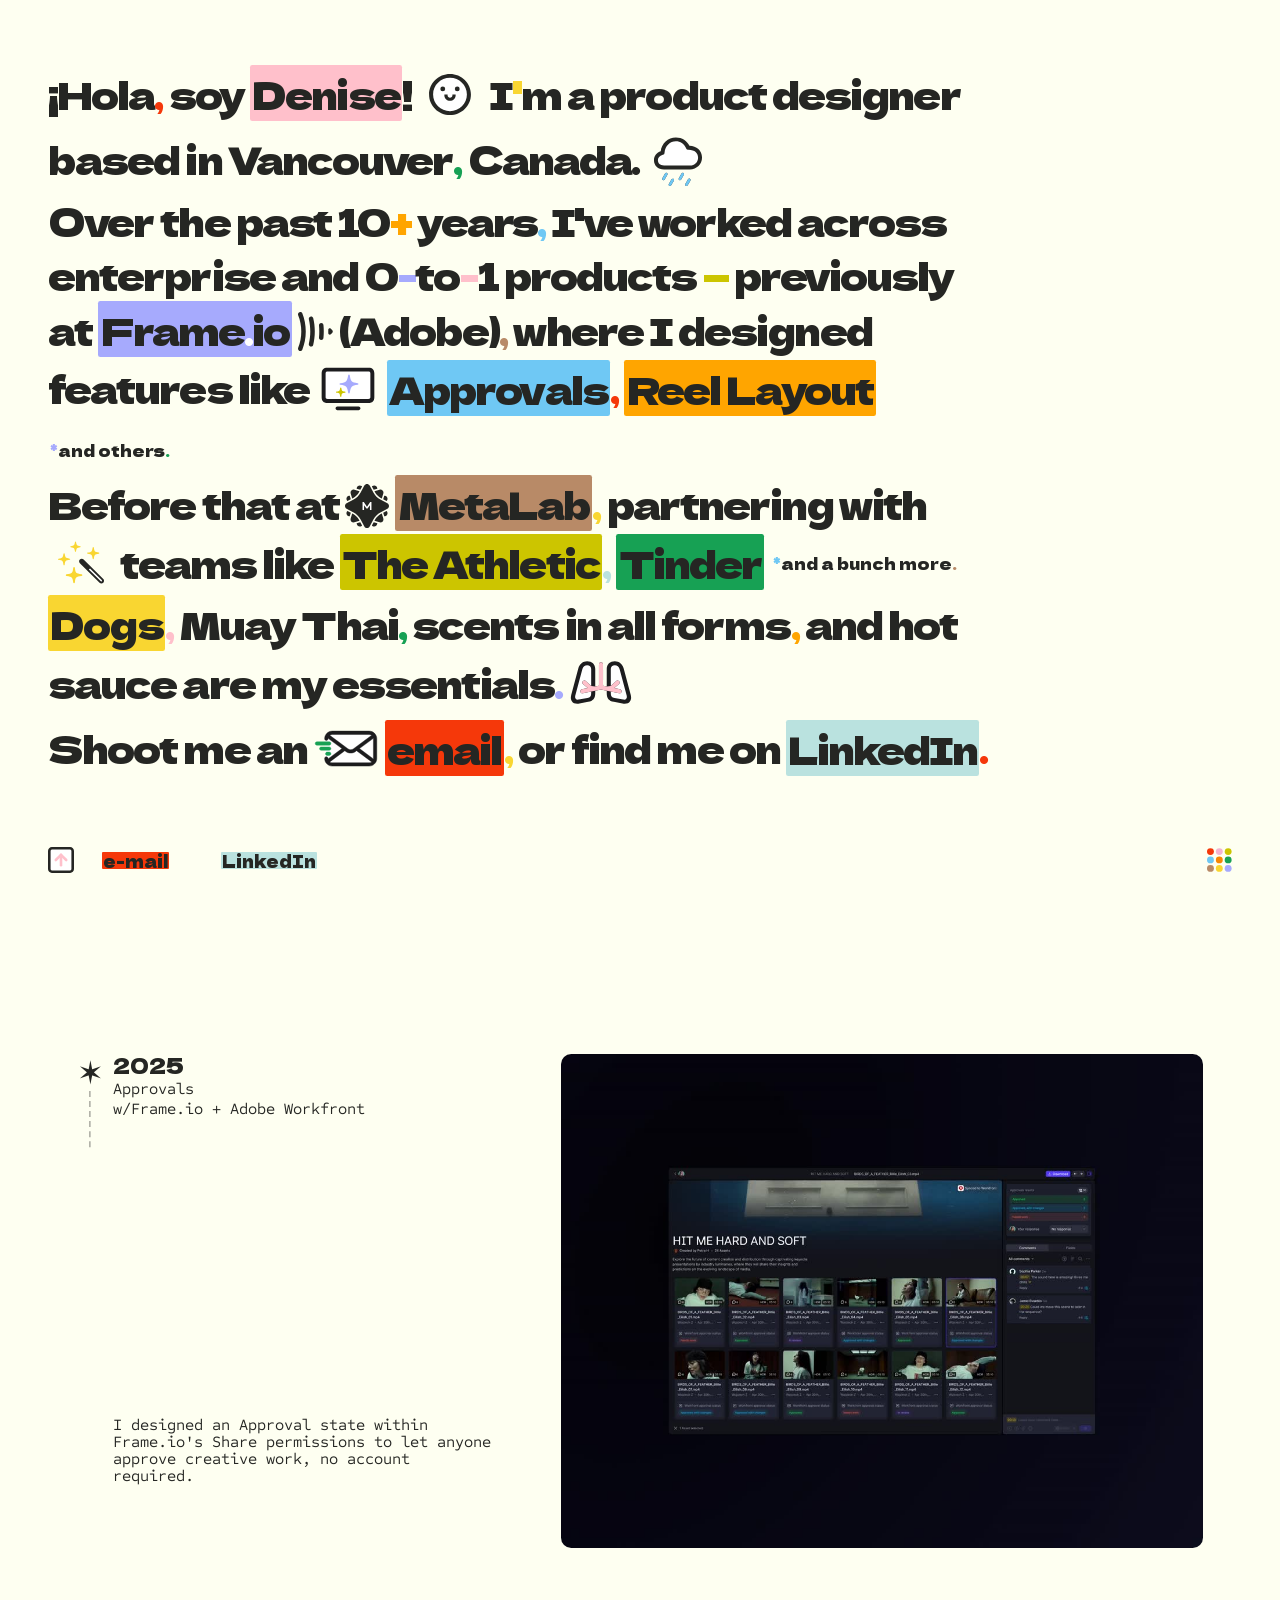
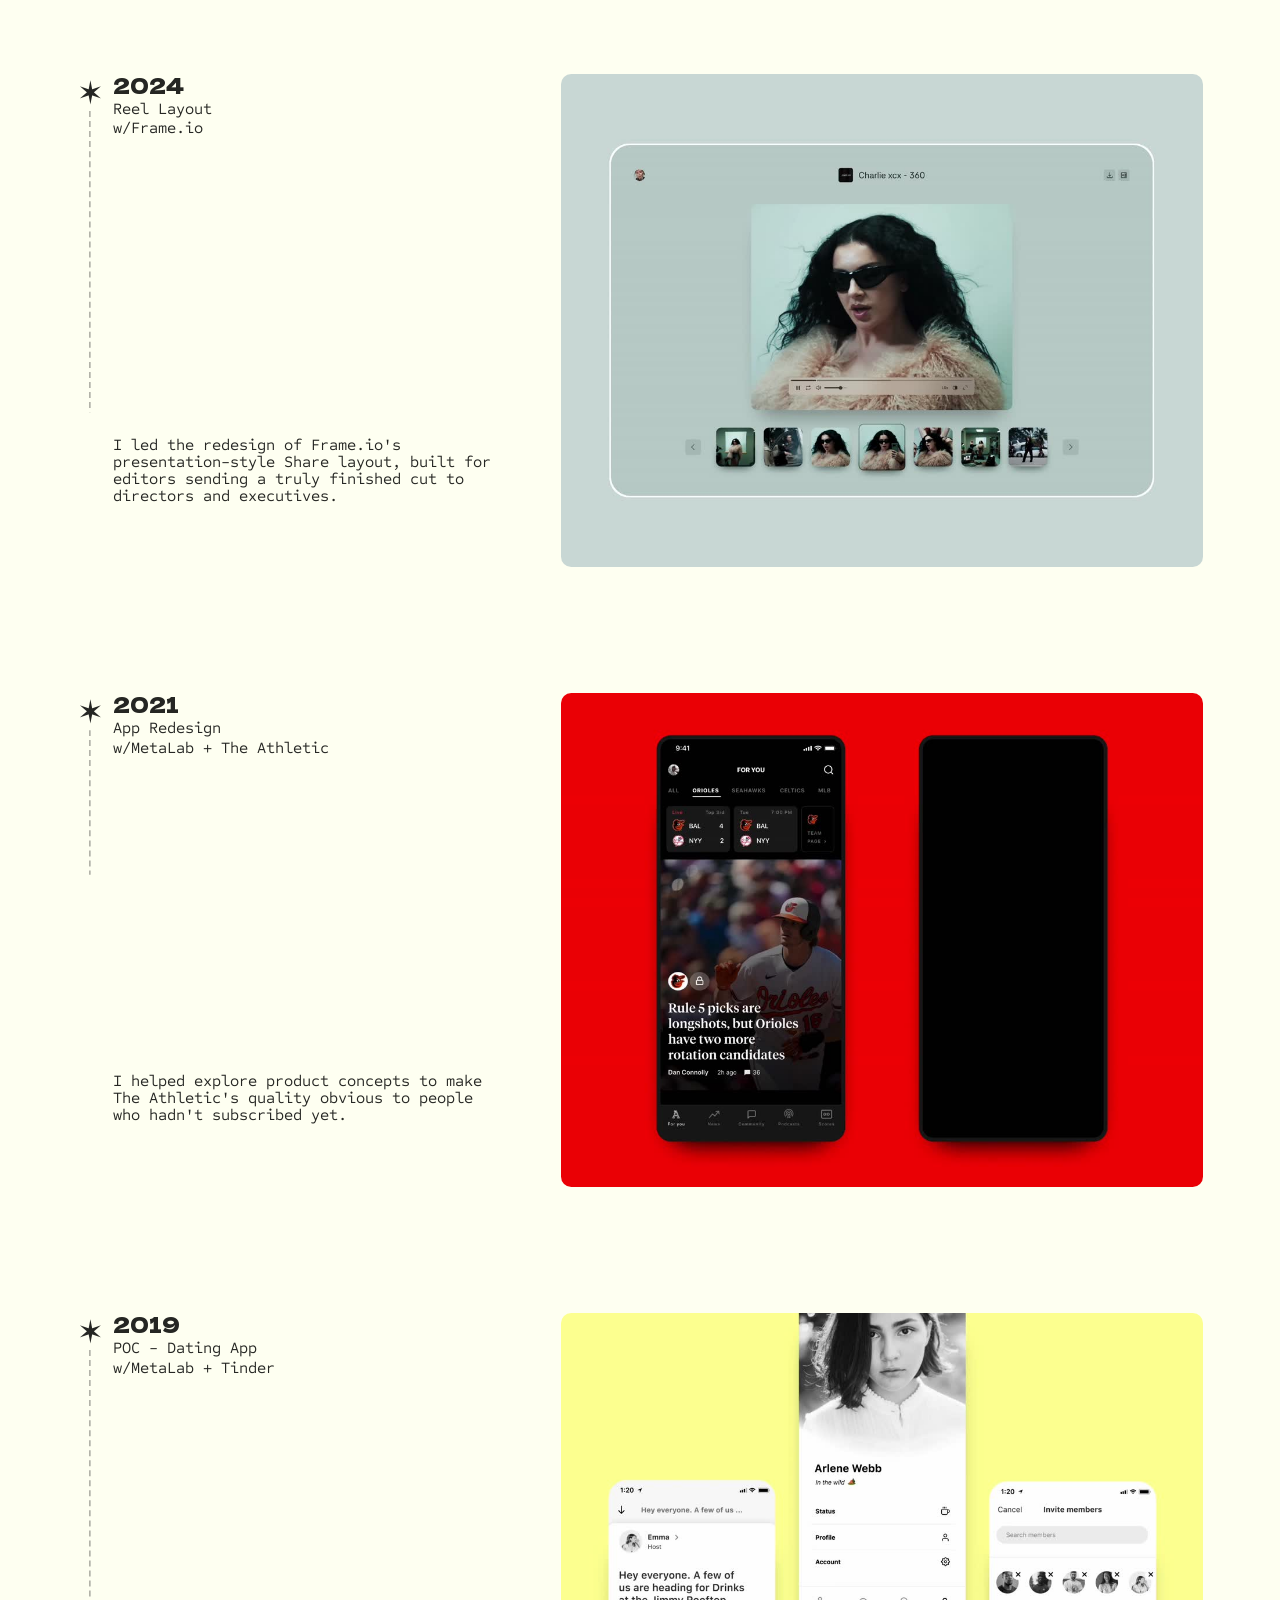
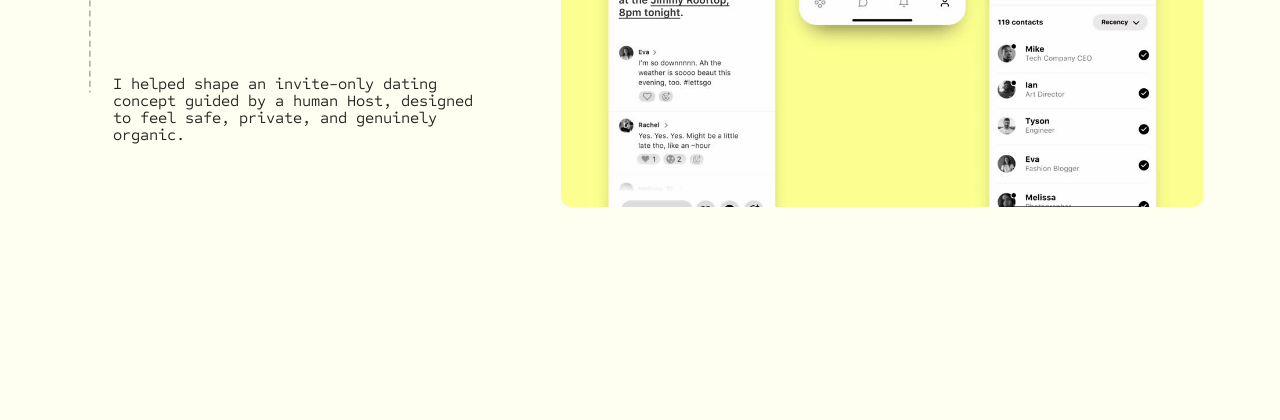
==== commit 34caeb86: "Add files via upload fix thumbnails changing size on first load" ====
--- a/index.html
+++ b/index.html
@@ -526,7 +526,11 @@
      video inside always fills it completely via object-fit: cover, cropping
      as needed rather than being sized by its own native dimensions. */
   .project-thumb{
-    flex: 1 1 auto;
+    /* flex-basis 0 (not auto): the thumbnail column takes its width from the
+       space left beside .project-info, never from the size of the media
+       inside it. With "auto", the column measured the poster/video's own
+       pixel size, which is unknown until the file loads. */
+    flex: 1 1 0;
     min-width: 0;
     display: flex;
     align-items: center;
@@ -534,9 +538,11 @@
   }
   .project-media{
     aspect-ratio: 1106 / 850;
-    max-height: 85svh;
-    max-width: 100%;
-    width: auto;
+    /* Width is set by the layout, not by the media file: as wide as the
+       column allows, but never taller than 85svh. With "width: auto" the box
+       took the poster's (1106px) and then the video's native size, so it
+       changed size on first load on large screens. */
+    width: min(100%, calc(85svh * 1106 / 850));
     height: auto;
     border-radius: clamp(6px, 0.8vw, 16px);
     overflow: hidden;
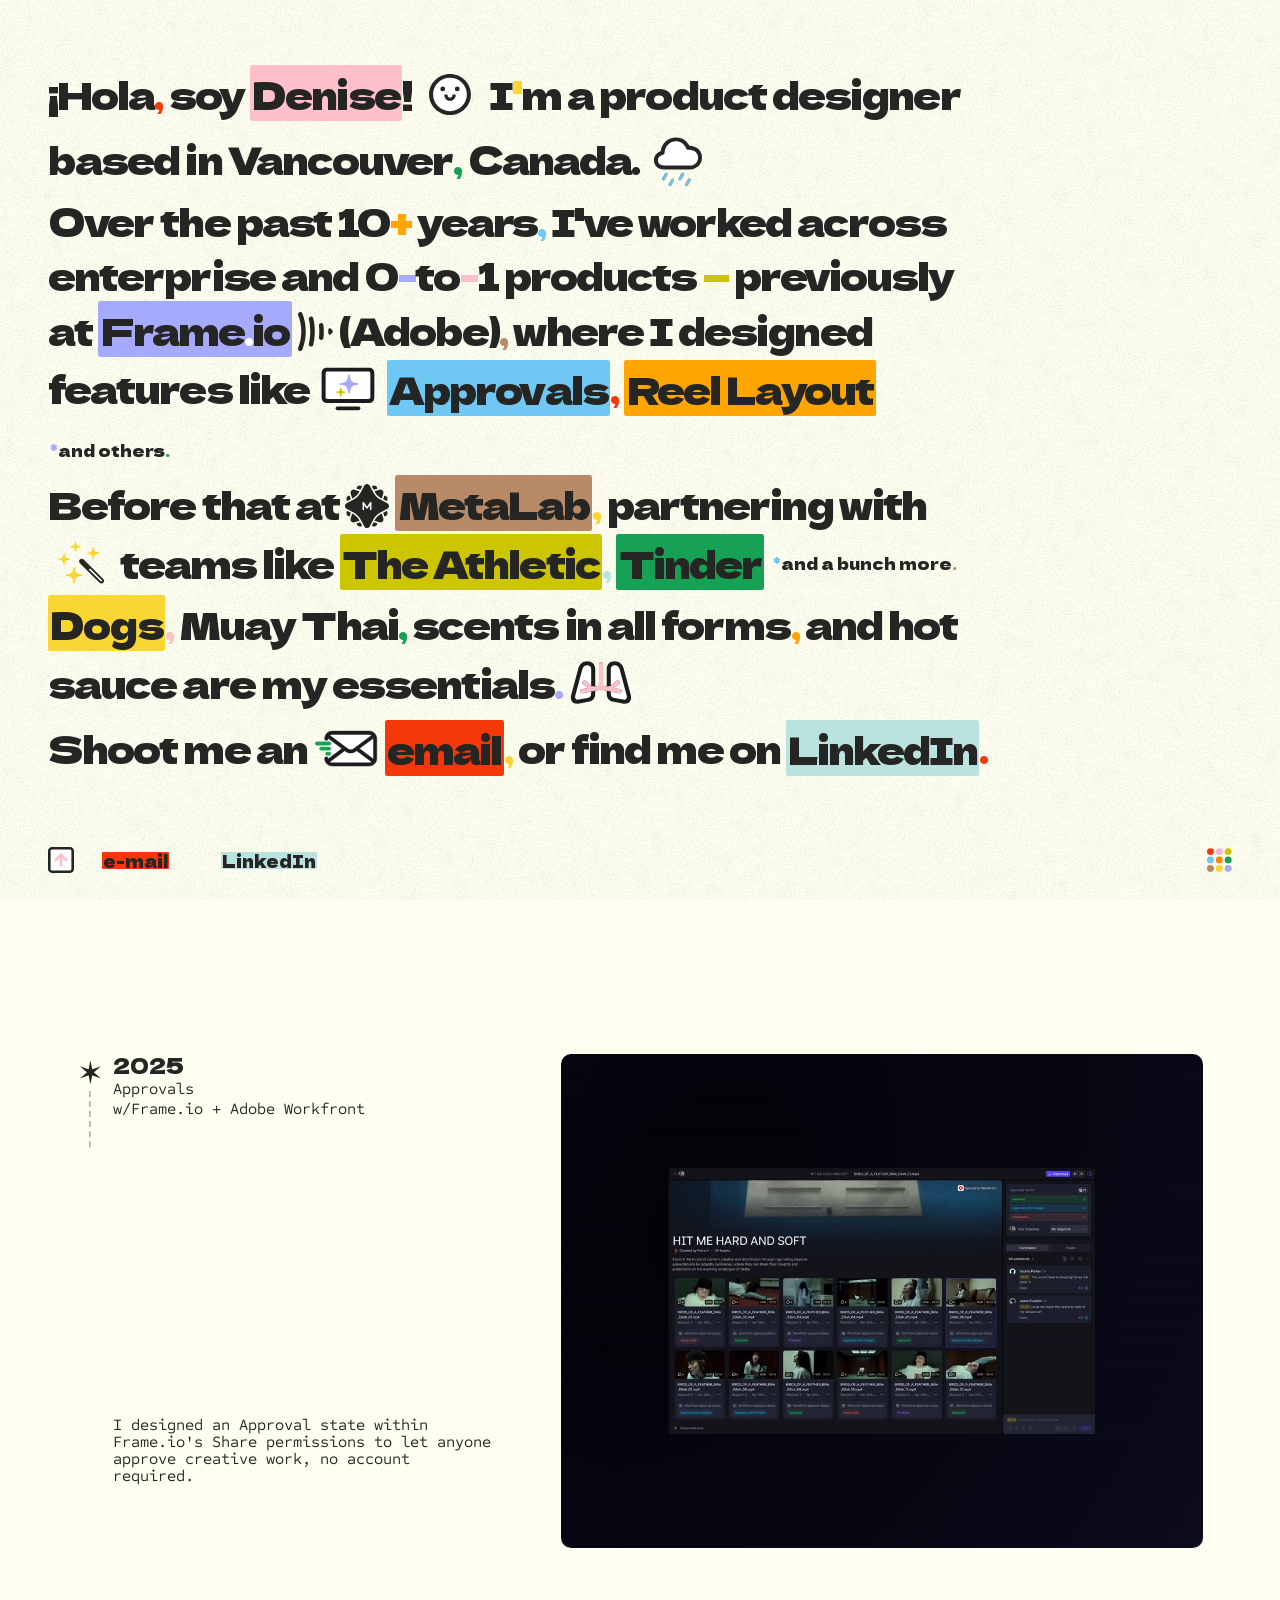
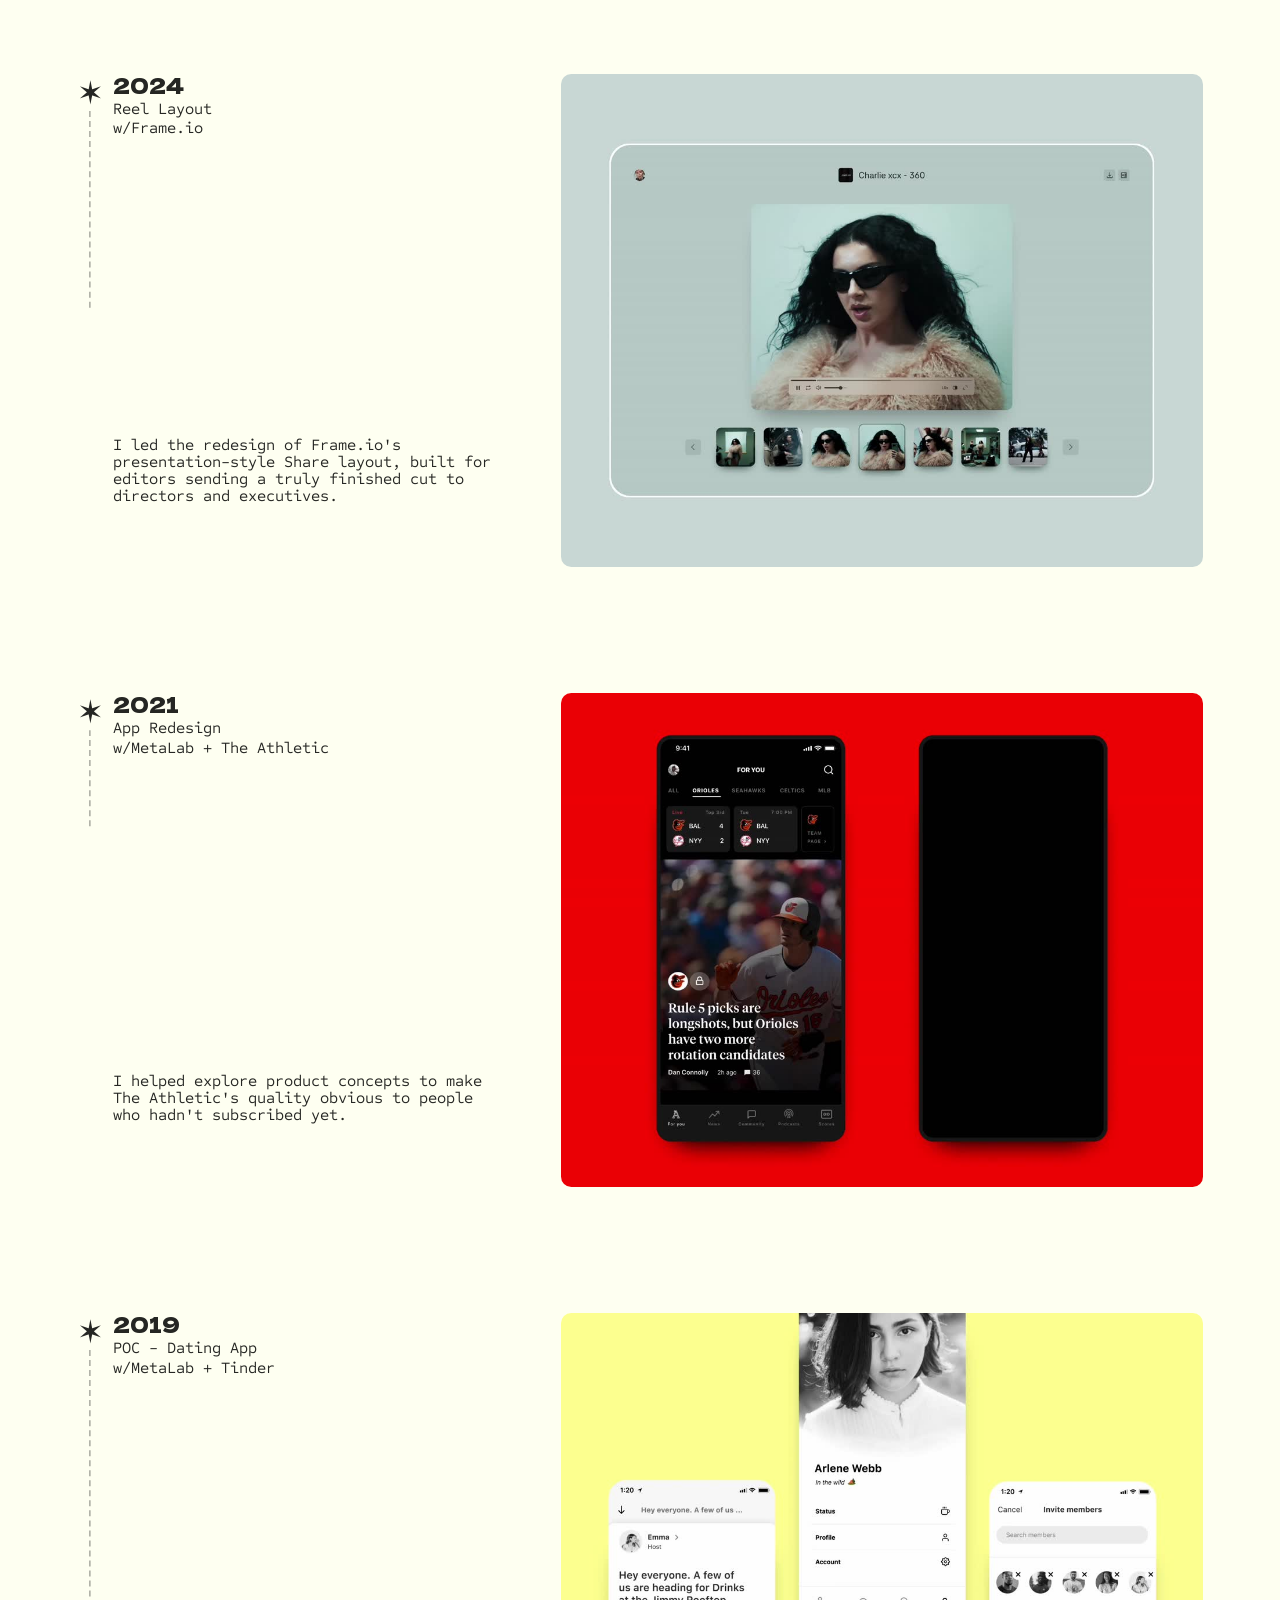
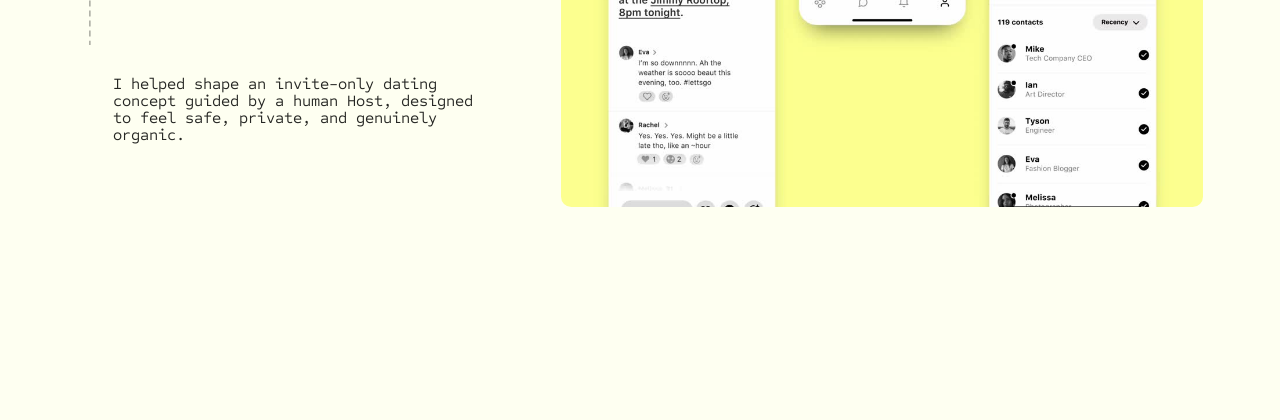
==== commit 67016290: "Add a subtle grain texture behind the page content. Co-authored-by: Cursor <cursoragent@cursor.com>" ====
--- a/index.html
+++ b/index.html
@@ -47,6 +47,8 @@
 
   :root{
     --bg: #fefff1;
+    --grain-opacity: 0.09;
+    --mottle-opacity: 0.02;
     --ink: #252623;
 
     --hl-pink: #ffc0cb;
@@ -125,6 +127,32 @@
   body{
     font-family: 'Dela Gothic One', system-ui, sans-serif;
     -webkit-font-smoothing: antialiased;
+    background-color: var(--bg);
+    position: relative;
+    isolation: isolate;
+  }
+
+  body::before,
+  body::after{
+    content: "";
+    position: fixed;
+    inset: 0;
+    z-index: -1; /* behind content, images stay clean */
+    pointer-events: none;
+  }
+
+  /* fine grain */
+  body::before{
+    opacity: var(--grain-opacity);
+    background-size: 380px;
+    background-image: url("data:image/svg+xml,%3Csvg xmlns='http://www.w3.org/2000/svg' width='300' height='300'%3E%3Cfilter id='n'%3E%3CfeTurbulence type='fractalNoise' baseFrequency='0.85' numOctaves='3' stitchTiles='stitch'/%3E%3CfeColorMatrix values='0 0 0 0 0 0 0 0 0 0 0 0 0 0 0 2 0 0 0 -0.9'/%3E%3C/filter%3E%3Crect width='100%25' height='100%25' filter='url(%23n)'/%3E%3C/svg%3E");
+  }
+
+  /* soft mottling */
+  body::after{
+    opacity: var(--mottle-opacity);
+    background-size: 600px;
+    background-image: url("data:image/svg+xml,%3Csvg xmlns='http://www.w3.org/2000/svg' width='600' height='600'%3E%3Cfilter id='m'%3E%3CfeTurbulence type='fractalNoise' baseFrequency='0.06' numOctaves='4' stitchTiles='stitch'/%3E%3CfeColorMatrix values='0 0 0 0 0 0 0 0 0 0 0 0 0 0 0 2 0 0 0 -0.9'/%3E%3C/filter%3E%3Crect width='100%25' height='100%25' filter='url(%23m)'/%3E%3C/svg%3E");
   }
 
   /* Hide the hero until JS has computed a font size that fits, to avoid a flash
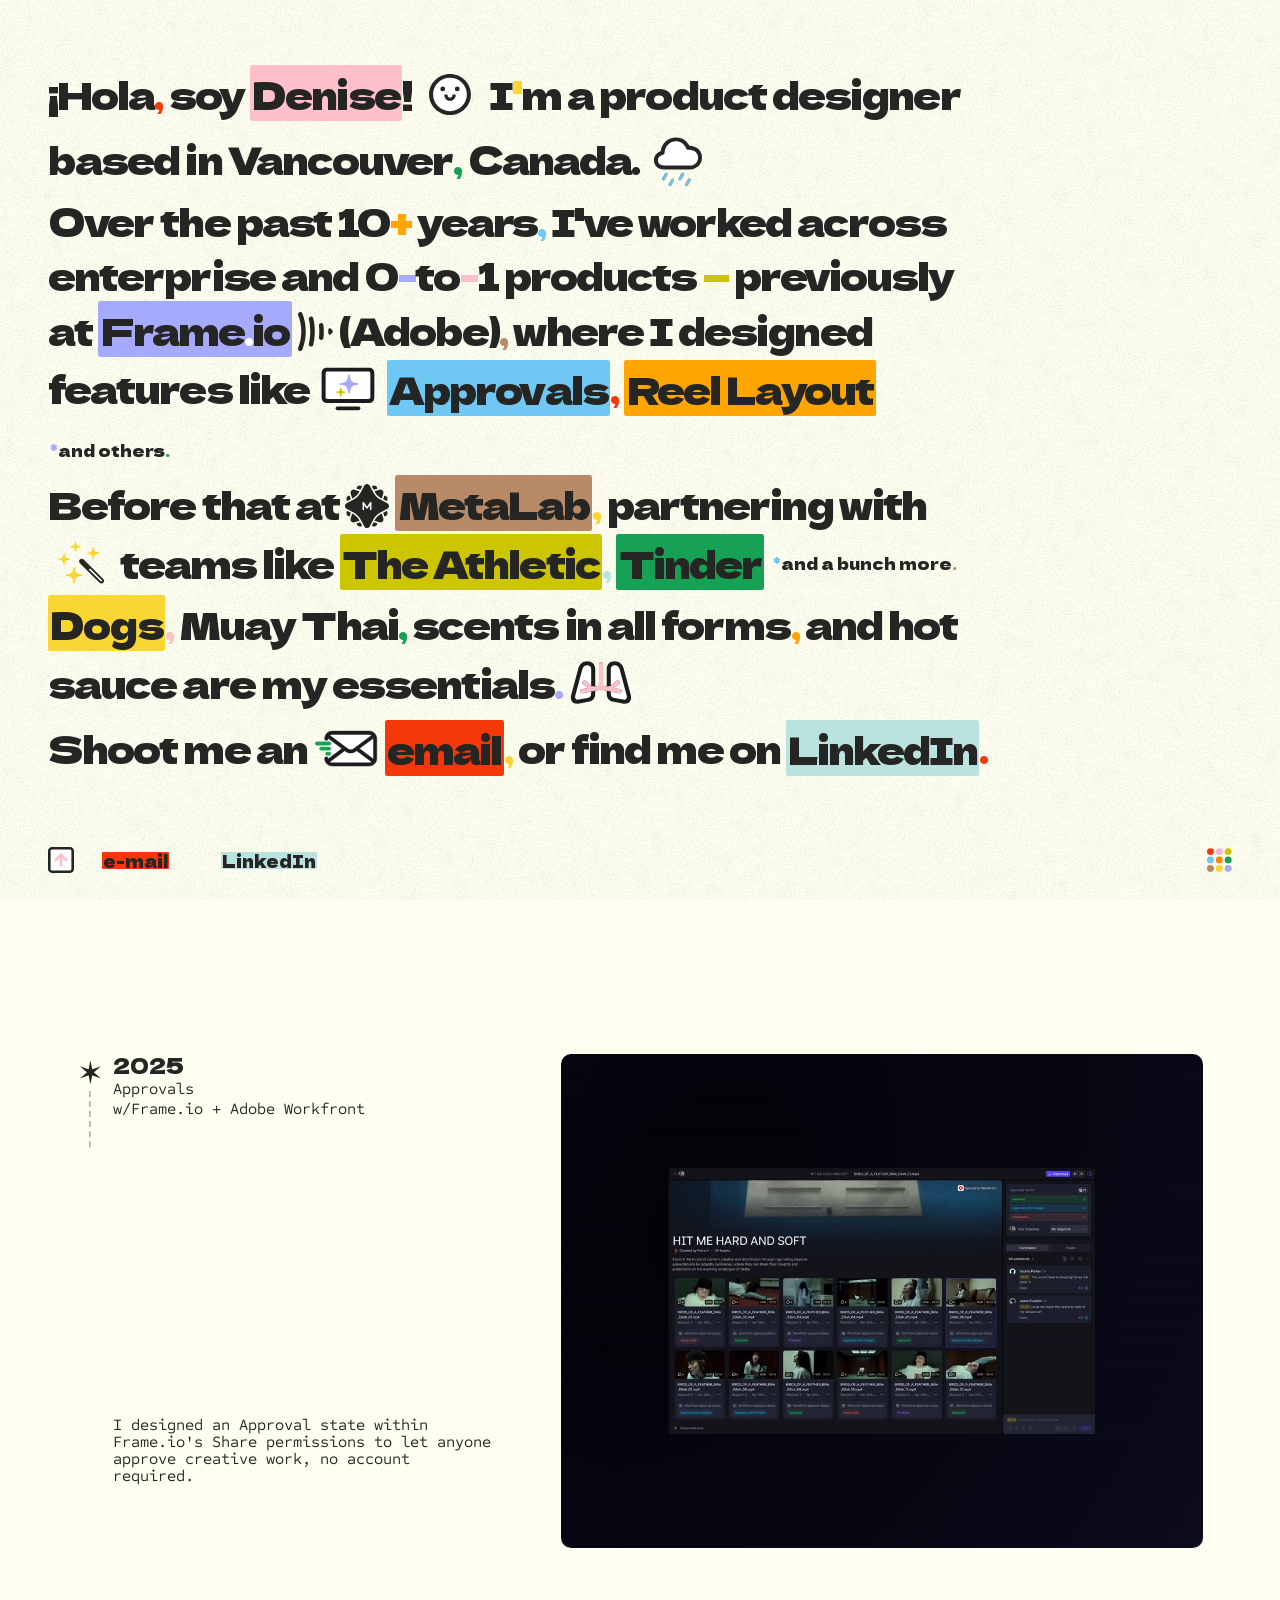
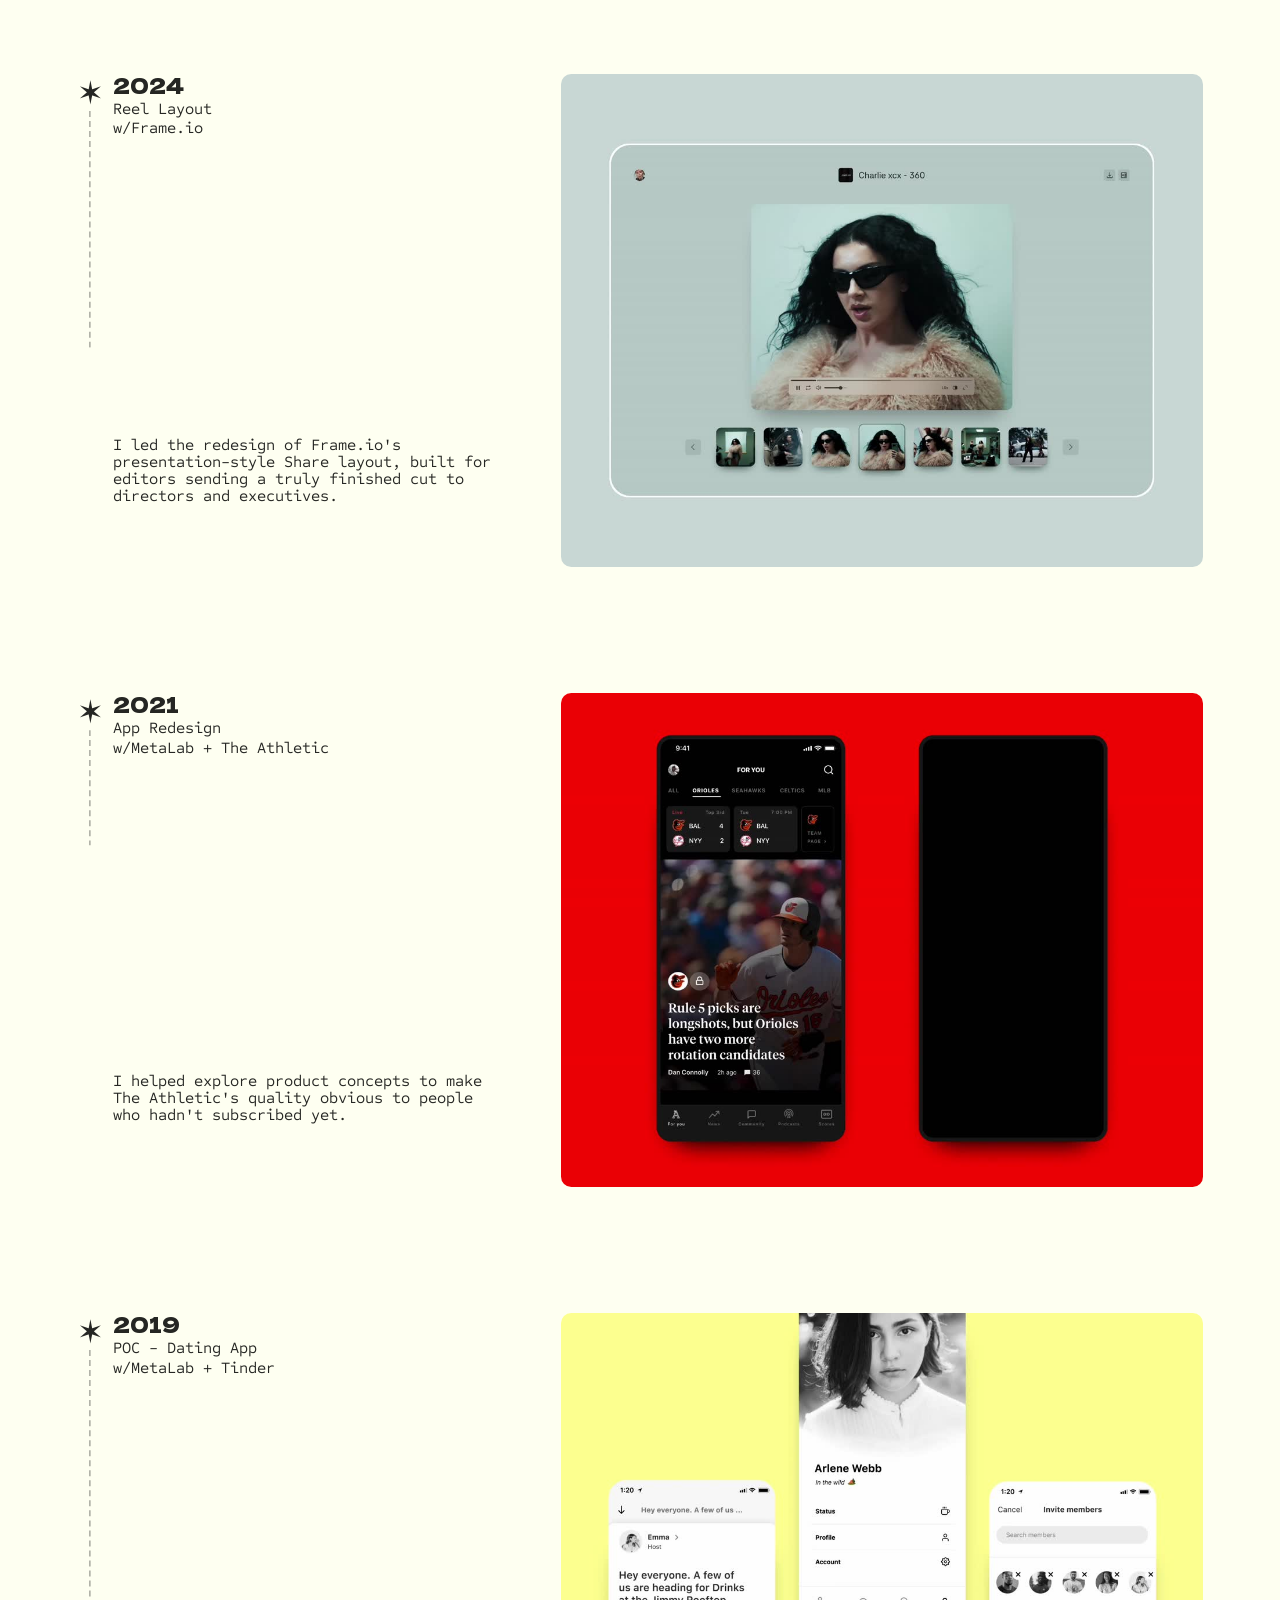
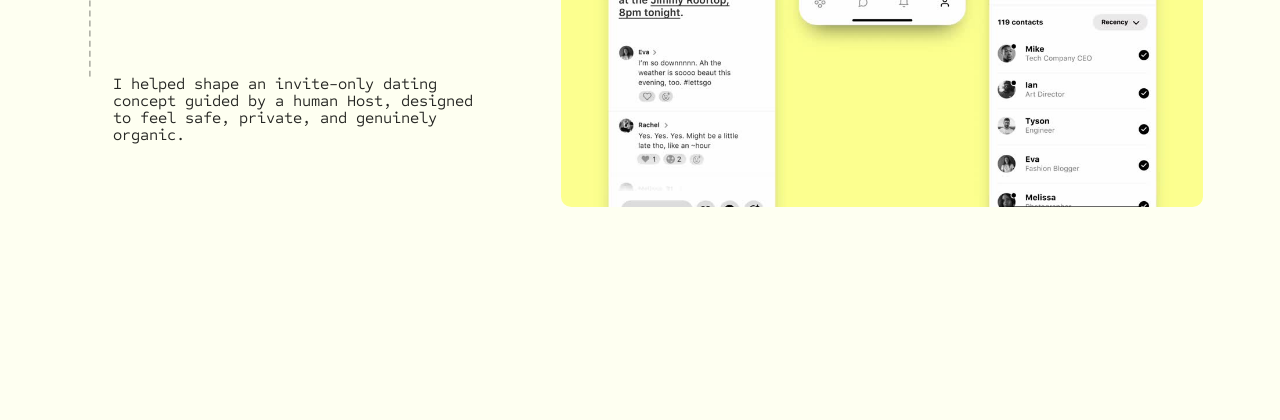
==== commit c750720e: "Move CSS shared by index.html and experience.html into css/styles.css Both pages repeated the same t" ====
--- a/index.html
+++ b/index.html
@@ -31,136 +31,16 @@
 <link rel="preconnect" href="https://fonts.googleapis.com">
 <link rel="preconnect" href="https://fonts.gstatic.com" crossorigin>
 <link href="https://fonts.googleapis.com/css2?family=Dela+Gothic+One&family=Sometype+Mono:wght@400;700&display=swap" rel="stylesheet">
+<link rel="stylesheet" href="/css/styles.css">
 <style>
-  /* Cross-document View Transition: morphs any element sharing a
-     view-transition-name (here, .dot-grid) between this page and the next
-     full navigation. This is the correct API for a real multi-page morph —
-     document.startViewTransition() only applies to same-document/SPA swaps,
-     not navigations between two separate HTML files.
-     Graceful degradation is automatic and free: browsers that don't support
-     this at-rule simply ignore it and do a normal navigation, exactly like
-     the .fitting-class pattern elsewhere on this site opts in rather than
-     requiring support. */
-  @view-transition{
-    navigation: auto;
-  }
-
   :root{
-    --bg: #fefff1;
-    --grain-opacity: 0.09;
-    --mottle-opacity: 0.02;
-    --ink: #252623;
-
-    --hl-pink: #ffc0cb;
-    --hl-purple: #a6aafd;
-    --hl-brown: #b88a67;
-    --hl-blue: #6fc8f4;
-    --hl-orange: #ffa500;
-    --hl-olive: #ccc500;
-    --hl-green: #17a154;
-    --hl-red: #f5380a;
-    --hl-mint: #bae2df;
-    --hl-yellow: #f9d631;
-
-    /* fallback size before JS fit-to-viewport kicks in */
-    --hero-fs: clamp(15px, 1.6vw + 8px, 48px);
-    --pad-x: clamp(16px, 4vw, 48px);
-    --pad-y: clamp(16px, 3vh, 42px);
-    --body-lh: 1.42;
-    /* Scaling-audit note: the Figma file's reference frame width has moved
-       from 1440px (when these clamps were first written) to 1696px. Every
-       clamp below that has a confirmed Figma-measured target value has been
-       recalibrated so that target is still hit at vw=16.96 (1696px), not
-       14.4 (1440px) — done by scaling each vw-coefficient by 1440/1696
-       (≈0.8491), which shifts the calibration point without changing the
-       target value itself. --pad-x/--pad-y/--hero-fs's fallback are left
-       alone: they aren't tied to a specific measured Figma value (hero-fs's
-       CSS value in particular is only a pre-JS fallback in practice). */
-    --nav-fs: clamp(14px, 0.705vw + 8px, 40px); /* 20px in Figma at 1696 */
-    /* Nav dot-grid height — deliberately NOT derived from --hero-fs. --hero-fs
-       is solved by JS to fit the greeting text and can plateau well below its
-       own ceiling on large/short viewports, which isn't a meaningful signal
-       for how big this icon should be. This clamp hits ~32px at 1696
-       (matching Figma) and keeps growing with viewport width up to 56px on
-       large screens. */
-    --dot-grid-h: clamp(20px, 1.885vw, 56px);
-    --portfolio-indent-x: 8%;
     --project-gap: clamp(40px, 7vh, 96px);
-  }
-
-  *{ box-sizing: border-box; }
-
-  /* ~0.3s matches the morph duration measured in the reference recording;
-     the previous 0.5s was noticeably slower. The old/new snapshots are
-     faded out/in fast so the travelling group animation reads as one
-     continuous object moving and resizing, rather than a cross-dissolve
-     between two separate images. */
-  ::view-transition-group(dot-grid){
-    animation-duration: 0.8s;
-    animation-timing-function: cubic-bezier(0.16, 1, 0.3, 1);
-  }
-  ::view-transition-old(dot-grid),
-  ::view-transition-new(dot-grid){
-    animation-duration: 0.8s;
-    animation-timing-function: cubic-bezier(0.16, 1, 0.3, 1);
-    /* the dot cluster is the same artwork on both sides — holding it fully
-       opaque avoids a ghosty double-image mid-flight */
-    mix-blend-mode: normal;
-  }
-  ::view-transition-old(dot-grid){ animation-name: vt-fade-out; }
-  ::view-transition-new(dot-grid){ animation-name: vt-fade-in; }
-  @keyframes vt-fade-out{ from{ opacity:1 } to{ opacity:0 } }
-  @keyframes vt-fade-in{ from{ opacity:0 } to{ opacity:1 } }
-
-  html{
-    scroll-behavior: smooth;
-  }
-
-  html, body{
-    margin: 0;
-    padding: 0;
-    background: var(--bg);
-    color: var(--ink);
-    /* IMPORTANT: never overflow:hidden here — the document must remain scrollable */
-  }
-
-  body{
-    font-family: 'Dela Gothic One', system-ui, sans-serif;
-    -webkit-font-smoothing: antialiased;
-    background-color: var(--bg);
-    position: relative;
-    isolation: isolate;
-  }
-
-  body::before,
-  body::after{
-    content: "";
-    position: fixed;
-    inset: 0;
-    z-index: -1; /* behind content, images stay clean */
-    pointer-events: none;
-  }
-
-  /* fine grain */
-  body::before{
-    opacity: var(--grain-opacity);
-    background-size: 380px;
-    background-image: url("data:image/svg+xml,%3Csvg xmlns='http://www.w3.org/2000/svg' width='300' height='300'%3E%3Cfilter id='n'%3E%3CfeTurbulence type='fractalNoise' baseFrequency='0.85' numOctaves='3' stitchTiles='stitch'/%3E%3CfeColorMatrix values='0 0 0 0 0 0 0 0 0 0 0 0 0 0 0 2 0 0 0 -0.9'/%3E%3C/filter%3E%3Crect width='100%25' height='100%25' filter='url(%23n)'/%3E%3C/svg%3E");
-  }
-
-  /* soft mottling */
-  body::after{
-    opacity: var(--mottle-opacity);
-    background-size: 600px;
-    background-image: url("data:image/svg+xml,%3Csvg xmlns='http://www.w3.org/2000/svg' width='600' height='600'%3E%3Cfilter id='m'%3E%3CfeTurbulence type='fractalNoise' baseFrequency='0.06' numOctaves='4' stitchTiles='stitch'/%3E%3CfeColorMatrix values='0 0 0 0 0 0 0 0 0 0 0 0 0 0 0 2 0 0 0 -0.9'/%3E%3C/filter%3E%3Crect width='100%25' height='100%25' filter='url(%23m)'/%3E%3C/svg%3E");
   }
 
   /* Hide the hero until JS has computed a font size that fits, to avoid a flash
      of oversized/overflowing text. If JS never runs, the .fitting class never
      gets added, so this rule simply never applies and the CSS clamp fallback shows. */
   html.fitting .hero{ visibility: hidden; }
-
-  a{ color: inherit; }
 
   /* ---------- HERO ---------- */
 
@@ -174,69 +54,11 @@
     padding: calc(var(--pad-y) + 2.16em) var(--pad-x) var(--pad-y);
   }
 
-  /* ---------- SHARED SITE NAV ---------- */
-  /* Fixed to the BOTTOM of the viewport (no bg fill — content scrolls
-     underneath). The arrow and dot grid are always visible/clickable; the
-     e-mail/LinkedIn pair fades in once the hero has fully scrolled out of
-     view (see body.nav-active, toggled by an IntersectionObserver in the
-     script below). On experience.html there's no hero to scroll past, so
-     that page adds the class directly and omits the dot-grid link (its
-     dot-grid is the big page visual instead — see .dots-stage). */
-  #site-nav{
-    position: fixed;
-    bottom: 0;
-    left: 0;
-    right: 0;
-    z-index: 900;
-    display: flex;
-    align-items: center;
-    padding: var(--pad-y) var(--pad-x);
-    padding-bottom: calc(var(--pad-y) + env(safe-area-inset-bottom, 0px));
-    font-size: var(--nav-fs);
-    font-family: 'Dela Gothic One', system-ui, sans-serif;
-    pointer-events: none; /* children opt back in individually */
-  }
-  #site-nav a{ pointer-events: auto; }
-
-  /* Touch breakpoints: lift the nav off the very bottom edge so it clears
-     browser chrome (URL bar / home indicator) and sits in comfortable thumb
-     reach. env() resolves to 0px where there's no inset, so this degrades to
-     just the 24px baseline on devices/browsers without safe areas.
-     This is padding on a position:fixed overlay — it adds no document height,
-     so experience.html's fixed 100svh no-scroll layout is unaffected. */
-  @media (max-width: 1024px){
-    #site-nav{
-      /* env(safe-area-inset-bottom) only covers the hardware home indicator —
-         it does NOT account for the browser's own bottom toolbar, which on
-         iOS Safari overlays fixed bottom:0 elements. max() guarantees a real
-         gap on devices that report no inset at all (most Android browsers),
-         and the larger base lifts the bar clear of the toolbar. */
-      padding-bottom: calc(32px + var(--pad-y) + max(env(safe-area-inset-bottom, 0px), 12px));
-    }
-  }
-  /* Short landscape: reclaim vertical space — the full touch clearance is a
-     big share of a ~390px-tall viewport. Safe-area inset still respected. */
-  @media (orientation: landscape) and (max-height: 500px){
-    #site-nav{
-      padding-block: clamp(8px, 2vh, 14px);
-      padding-bottom: calc(clamp(8px, 2vh, 14px) + env(safe-area-inset-bottom, 0px));
-    }
-  }
-
-  /* The arrow sits at its OWN left offset (the page's outer --pad-x, applied
-     by #site-nav itself) and is deliberately NOT part of .nav-links — the
-     e-mail/LinkedIn group aligns to the project column instead, which is a
-     different, larger inset. Hence two separately-positioned groups rather
-     than one flex row sharing a single left edge. */
   /* Fades in with the e-mail/LinkedIn pair — it replaced the text link that
      used to live inside .nav-links, so it keeps that reveal behavior even
      though it's now positioned separately. The dot grid stays always-visible,
      as before. */
   .nav-arrow{
-    display: inline-flex;
-    align-items: center;
-    line-height: 0;
-    flex-shrink: 0;
     opacity: 0;
     transform: translateY(6px);
     transition: opacity 0.3s ease, transform 0.3s ease;
@@ -246,32 +68,6 @@
     opacity: 1;
     transform: none;
   }
-  /* arrow.svg is self-contained (white rounded square + dark border + pink
-     glyph), so it gets NO .hl background wrapper — that would stack a second
-     pink box behind the asset's own. */
-  .nav-arrow img{
-    height: 1.5em;
-    width: auto;
-    display: block;
-  }
-  /* Same single asset on both pages; experience.html rotates it to point
-     left (back to the homepage) rather than sourcing a second file. */
-  .nav-arrow--back img{
-    transform: rotate(-90deg);
-  }
-
-  /* e-mail + LinkedIn — left edge matched to the project column
-     (--portfolio-indent-x), not to the arrow. margin-left absorbs the
-     difference between the nav's own --pad-x and that indent. */
-  .nav-links{
-    display: flex;
-    align-items: center;
-    gap: clamp(20px, 4vw, 56px);
-    margin-left: calc(var(--portfolio-indent-x) - var(--pad-x));
-    opacity: 0;
-    transform: translateY(6px);
-    transition: opacity 0.3s ease, transform 0.3s ease;
-  }
   body.nav-active .nav-links,
   body.experience-page .nav-links{
     opacity: 1;
@@ -281,18 +77,6 @@
   .nav-dots{
     margin-left: auto;
     display: flex;
-  }
-
-  /* Reusable dot-grid — same element/class on both pages. Base size is the
-     small nav icon (32.496 x 31.959 in Figma); .dot-grid--large (the scaled
-     up, rotated experience-page hero visual) is only ever applied on
-     experience.html — see that file for its positioning/scale rules. */
-  .dot-grid{
-    height: var(--dot-grid-h);
-    width: auto;
-    aspect-ratio: 32.496 / 31.959;
-    display: block;
-    view-transition-name: dot-grid;
   }
 
   .hero-inner{
@@ -322,40 +106,12 @@
   }
   .hero-inner p:last-child{ margin-bottom: 0; }
 
-  .hl{
-    background-color: var(--hl-c);
-    padding: 0 0.06em;
-    line-height: calc(var(--body-lh) * 0.72); /* ~28% shorter highlight box; horizontal padding unchanged */
-    border-radius: 0.06em;
-    -webkit-box-decoration-break: clone;
-    box-decoration-break: clone;
-    white-space: normal;
-    text-decoration: none;
-    color: inherit;
-  }
-  a.hl:hover, a.hl:focus, a.hl:active{
-    color: inherit;
-    text-decoration: none;
-  }
-
-  /* Hover states — .hl-red and .hl-mint are used ONLY by the e-mail and
-     LinkedIn nav links respectively, so scoping the hover to the class
-     itself is safe and doesn't leak into the hero's highlights. */
-  a.hl{
-    transition: background-color 0.25s ease;
-  }
-  a.hl-red:hover{ --hl-c: #a6aafd; }
-  a.hl-mint:hover{ --hl-c: #ccc500; }
-
-  .hl-pink{ --hl-c: var(--hl-pink); }
   .hl-purple{ --hl-c: var(--hl-purple); }
   .hl-brown{ --hl-c: var(--hl-brown); }
   .hl-blue{ --hl-c: var(--hl-blue); }
   .hl-orange{ --hl-c: var(--hl-orange); }
   .hl-olive{ --hl-c: var(--hl-olive); }
   .hl-green{ --hl-c: var(--hl-green); }
-  .hl-red{ --hl-c: var(--hl-red); }
-  .hl-mint{ --hl-c: var(--hl-mint); }
   .hl-yellow{ --hl-c: var(--hl-yellow); }
 
   /* Icon sizes are derived from each icon's real Figma bounding box (relative
@@ -581,16 +337,6 @@
     height: 100%;
     object-fit: cover;
     display: block;
-  }
-
-  /* Desktop only: tighter side margins than the tablet/mobile default (8%).
-     Overriding the VARIABLE (not just .portfolio-content's padding) keeps
-     the bottom nav's e-mail/LinkedIn group aligned to the same edge
-     automatically, since it offsets off this same token. */
-  @media (min-width: 1025px){
-    :root{
-      --portfolio-indent-x: 6vw;
-    }
   }
 
   /* Narrow PORTRAIT widths: an 85svh-tall thumbnail can out-demand the width
--- a/css/styles.css
+++ b/css/styles.css
@@ -0,0 +1,266 @@
+/* Shared styles for index.html and experience.html. Linked in each page's
+   <head> BEFORE that page's own <style> block, so page-specific rules win. */
+
+/* Cross-document View Transition: morphs any element sharing a
+   view-transition-name (here, .dot-grid) between this page and the next
+   full navigation. This is the correct API for a real multi-page morph —
+   document.startViewTransition() only applies to same-document/SPA swaps,
+   not navigations between two separate HTML files.
+   Graceful degradation is automatic and free: browsers that don't support
+   this at-rule simply ignore it and do a normal navigation, exactly like
+   the .fitting-class pattern elsewhere on this site opts in rather than
+   requiring support. */
+@view-transition{
+  navigation: auto;
+}
+
+:root{
+  --bg: #fefff1;
+  --grain-opacity: 0.09;
+  --mottle-opacity: 0.02;
+  --ink: #252623;
+
+  --hl-pink: #ffc0cb;
+  --hl-purple: #a6aafd;
+  --hl-brown: #b88a67;
+  --hl-blue: #6fc8f4;
+  --hl-orange: #ffa500;
+  --hl-olive: #ccc500;
+  --hl-green: #17a154;
+  --hl-red: #f5380a;
+  --hl-mint: #bae2df;
+  --hl-yellow: #f9d631;
+
+  /* fallback size before JS fit-to-viewport kicks in */
+  --hero-fs: clamp(15px, 1.6vw + 8px, 48px);
+  --pad-x: clamp(16px, 4vw, 48px);
+  --pad-y: clamp(16px, 3vh, 42px);
+  --body-lh: 1.42;
+  /* Scaling-audit note: the Figma file's reference frame width has moved
+     from 1440px (when these clamps were first written) to 1696px. Every
+     clamp below that has a confirmed Figma-measured target value has been
+     recalibrated so that target is still hit at vw=16.96 (1696px), not
+     14.4 (1440px) — done by scaling each vw-coefficient by 1440/1696
+     (≈0.8491), which shifts the calibration point without changing the
+     target value itself. --pad-x/--pad-y/--hero-fs's fallback are left
+     alone: they aren't tied to a specific measured Figma value (hero-fs's
+     CSS value in particular is only a pre-JS fallback in practice). */
+  --nav-fs: clamp(14px, 0.705vw + 8px, 40px); /* 20px in Figma at 1696 */
+  /* Nav dot-grid height — deliberately NOT derived from --hero-fs. --hero-fs
+     is solved by JS to fit the greeting text and can plateau well below its
+     own ceiling on large/short viewports, which isn't a meaningful signal
+     for how big this icon should be. This clamp hits ~32px at 1696
+     (matching Figma) and keeps growing with viewport width up to 56px on
+     large screens. */
+  --dot-grid-h: clamp(20px, 1.885vw, 56px);
+  --portfolio-indent-x: 8%; /* matches the project column edge, so the bottom nav aligns identically across pages */
+}
+
+/* Desktop only: tighter side margins than the tablet/mobile default (8%).
+   Overriding the VARIABLE (not just .portfolio-content's padding) keeps
+   the bottom nav's e-mail/LinkedIn group aligned to the same edge
+   automatically, since it offsets off this same token. */
+@media (min-width: 1025px){
+  :root{
+    --portfolio-indent-x: 6vw;
+  }
+}
+
+*{ box-sizing: border-box; }
+
+/* ~0.3s matches the morph duration measured in the reference recording;
+   the previous 0.5s was noticeably slower. The old/new snapshots are
+   faded out/in fast so the travelling group animation reads as one
+   continuous object moving and resizing, rather than a cross-dissolve
+   between two separate images. */
+::view-transition-group(dot-grid){
+  animation-duration: 0.8s;
+  animation-timing-function: cubic-bezier(0.16, 1, 0.3, 1);
+}
+::view-transition-old(dot-grid),
+::view-transition-new(dot-grid){
+  animation-duration: 0.8s;
+  animation-timing-function: cubic-bezier(0.16, 1, 0.3, 1);
+  /* the dot cluster is the same artwork on both sides — holding it fully
+     opaque avoids a ghosty double-image mid-flight */
+  mix-blend-mode: normal;
+}
+::view-transition-old(dot-grid){ animation-name: vt-fade-out; }
+::view-transition-new(dot-grid){ animation-name: vt-fade-in; }
+@keyframes vt-fade-out{ from{ opacity:1 } to{ opacity:0 } }
+@keyframes vt-fade-in{ from{ opacity:0 } to{ opacity:1 } }
+
+html{
+  scroll-behavior: smooth;
+}
+
+html, body{
+  margin: 0;
+  padding: 0;
+  background: var(--bg);
+  color: var(--ink);
+  /* IMPORTANT: never overflow:hidden here — index.html must remain scrollable */
+}
+
+body{
+  font-family: 'Dela Gothic One', system-ui, sans-serif;
+  -webkit-font-smoothing: antialiased;
+  background-color: var(--bg);
+  position: relative;
+  isolation: isolate;
+}
+
+body::before,
+body::after{
+  content: "";
+  position: fixed;
+  inset: 0;
+  z-index: -1; /* behind content, images stay clean */
+  pointer-events: none;
+}
+
+/* fine grain */
+body::before{
+  opacity: var(--grain-opacity);
+  background-size: 380px;
+  background-image: url("data:image/svg+xml,%3Csvg xmlns='http://www.w3.org/2000/svg' width='300' height='300'%3E%3Cfilter id='n'%3E%3CfeTurbulence type='fractalNoise' baseFrequency='0.85' numOctaves='3' stitchTiles='stitch'/%3E%3CfeColorMatrix values='0 0 0 0 0 0 0 0 0 0 0 0 0 0 0 2 0 0 0 -0.9'/%3E%3C/filter%3E%3Crect width='100%25' height='100%25' filter='url(%23n)'/%3E%3C/svg%3E");
+}
+
+/* soft mottling */
+body::after{
+  opacity: var(--mottle-opacity);
+  background-size: 600px;
+  background-image: url("data:image/svg+xml,%3Csvg xmlns='http://www.w3.org/2000/svg' width='600' height='600'%3E%3Cfilter id='m'%3E%3CfeTurbulence type='fractalNoise' baseFrequency='0.06' numOctaves='4' stitchTiles='stitch'/%3E%3CfeColorMatrix values='0 0 0 0 0 0 0 0 0 0 0 0 0 0 0 2 0 0 0 -0.9'/%3E%3C/filter%3E%3Crect width='100%25' height='100%25' filter='url(%23m)'/%3E%3C/svg%3E");
+}
+
+a{ color: inherit; }
+
+/* ---------- SHARED SITE NAV ---------- */
+/* Fixed to the BOTTOM of the viewport (no bg fill — content scrolls
+   underneath). The arrow and dot grid are always visible/clickable; the
+   e-mail/LinkedIn pair fades in once the hero has fully scrolled out of
+   view (see body.nav-active, toggled by an IntersectionObserver in
+   index.html's script). On experience.html there's no hero to scroll past,
+   so that page adds the class directly and omits the dot-grid link (its
+   dot-grid is the big page visual instead — see .dots-stage). */
+#site-nav{
+  position: fixed;
+  bottom: 0;
+  left: 0;
+  right: 0;
+  z-index: 900;
+  display: flex;
+  align-items: center;
+  padding: var(--pad-y) var(--pad-x);
+  padding-bottom: calc(var(--pad-y) + env(safe-area-inset-bottom, 0px));
+  font-size: var(--nav-fs);
+  font-family: 'Dela Gothic One', system-ui, sans-serif;
+  pointer-events: none; /* children opt back in individually */
+}
+#site-nav a{ pointer-events: auto; }
+
+/* Touch breakpoints: lift the nav off the very bottom edge so it clears
+   browser chrome (URL bar / home indicator) and sits in comfortable thumb
+   reach. env() resolves to 0px where there's no inset, so this degrades to
+   just the 24px baseline on devices/browsers without safe areas.
+   This is padding on a position:fixed overlay — it adds no document height,
+   so experience.html's fixed 100svh no-scroll layout is unaffected. */
+@media (max-width: 1024px){
+  #site-nav{
+    /* env(safe-area-inset-bottom) only covers the hardware home indicator —
+       it does NOT account for the browser's own bottom toolbar, which on
+       iOS Safari overlays fixed bottom:0 elements. max() guarantees a real
+       gap on devices that report no inset at all (most Android browsers),
+       and the larger base lifts the bar clear of the toolbar. */
+    padding-bottom: calc(32px + var(--pad-y) + max(env(safe-area-inset-bottom, 0px), 12px));
+  }
+}
+/* Short landscape: reclaim vertical space — the full touch clearance is a
+   big share of a ~390px-tall viewport. Safe-area inset still respected. */
+@media (orientation: landscape) and (max-height: 500px){
+  #site-nav{
+    padding-block: clamp(8px, 2vh, 14px);
+    padding-bottom: calc(clamp(8px, 2vh, 14px) + env(safe-area-inset-bottom, 0px));
+  }
+}
+
+/* The arrow sits at its OWN left offset (the page's outer --pad-x, applied
+   by #site-nav itself) and is deliberately NOT part of .nav-links — the
+   e-mail/LinkedIn group aligns to the project column instead, which is a
+   different, larger inset. Hence two separately-positioned groups rather
+   than one flex row sharing a single left edge. */
+.nav-arrow{
+  display: inline-flex;
+  align-items: center;
+  line-height: 0;
+  flex-shrink: 0;
+}
+/* arrow.svg is self-contained (white rounded square + dark border + pink
+   glyph), so it gets NO .hl background wrapper — that would stack a second
+   pink box behind the asset's own. */
+.nav-arrow img{
+  height: 1.5em;
+  width: auto;
+  display: block;
+}
+/* Same single asset on both pages; experience.html rotates it to point
+   left (back to the homepage) rather than sourcing a second file. */
+.nav-arrow--back img{
+  transform: rotate(-90deg);
+}
+
+/* e-mail + LinkedIn — left edge matched to the project column
+   (--portfolio-indent-x), not to the arrow. margin-left absorbs the
+   difference between the nav's own --pad-x and that indent. */
+.nav-links{
+  display: flex;
+  align-items: center;
+  gap: clamp(20px, 4vw, 56px);
+  margin-left: calc(var(--portfolio-indent-x) - var(--pad-x));
+  opacity: 0;
+  transform: translateY(6px);
+  transition: opacity 0.3s ease, transform 0.3s ease;
+}
+
+/* Reusable dot-grid — same element/class on both pages. Base size is the
+   small nav icon (32.496 x 31.959 in Figma); .dot-grid--large (the scaled
+   up, rotated experience-page hero visual) is only ever applied on
+   experience.html — see that file for its positioning/scale rules. */
+.dot-grid{
+  height: var(--dot-grid-h);
+  width: auto;
+  aspect-ratio: 32.496 / 31.959;
+  display: block;
+  view-transition-name: dot-grid;
+}
+
+/* ---------- HIGHLIGHTS ---------- */
+.hl{
+  background-color: var(--hl-c);
+  padding: 0 0.06em;
+  line-height: calc(var(--body-lh) * 0.72); /* ~28% shorter highlight box; horizontal padding unchanged */
+  border-radius: 0.06em;
+  -webkit-box-decoration-break: clone;
+  box-decoration-break: clone;
+  white-space: normal;
+  text-decoration: none;
+  color: inherit;
+}
+a.hl:hover, a.hl:focus, a.hl:active{
+  color: inherit;
+  text-decoration: none;
+}
+
+/* Hover states — .hl-red and .hl-mint are used ONLY by the e-mail and
+   LinkedIn nav links respectively, so scoping the hover to the class
+   itself is safe and doesn't leak into the hero's highlights. */
+a.hl{
+  transition: background-color 0.25s ease;
+}
+a.hl-red:hover{ --hl-c: #a6aafd; }
+a.hl-mint:hover{ --hl-c: #ccc500; }
+
+/* Colors used on both pages. index.html defines the rest. */
+.hl-pink{ --hl-c: var(--hl-pink); }
+.hl-red{ --hl-c: var(--hl-red); }
+.hl-mint{ --hl-c: var(--hl-mint); }
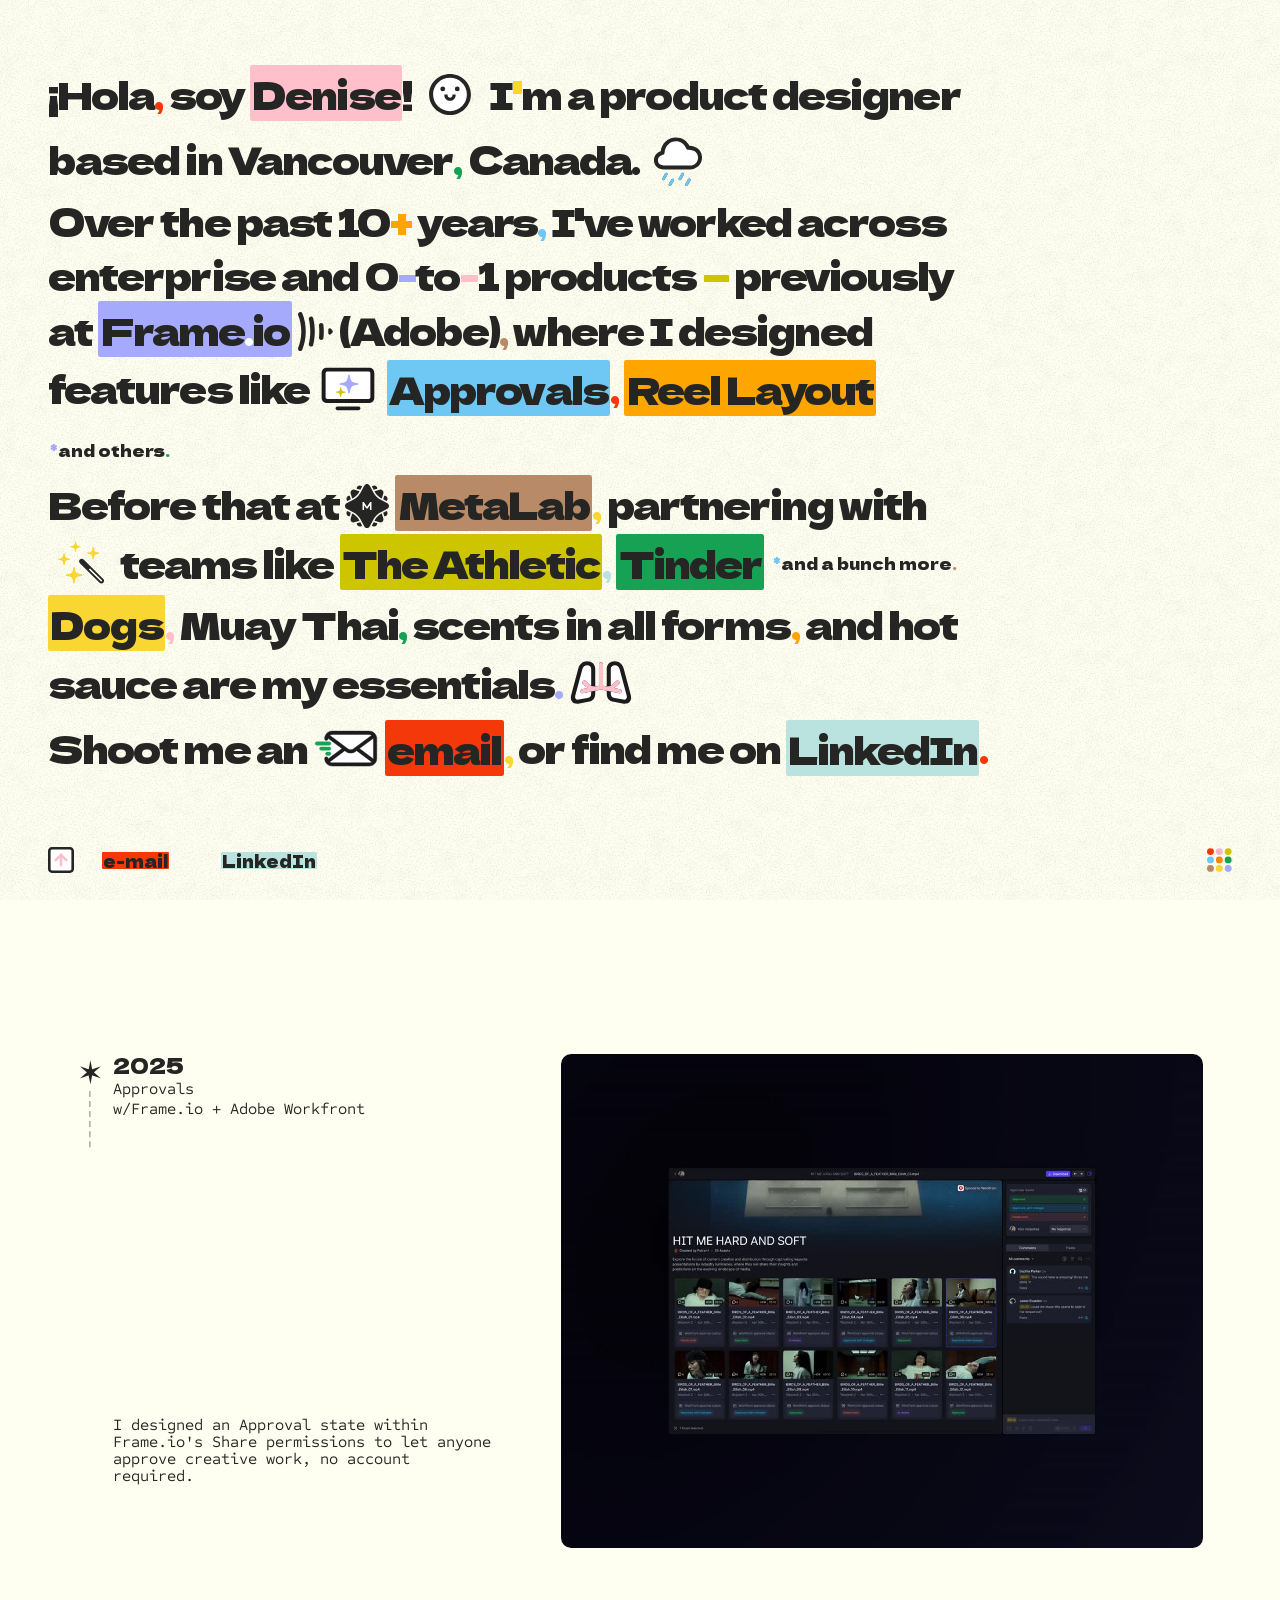
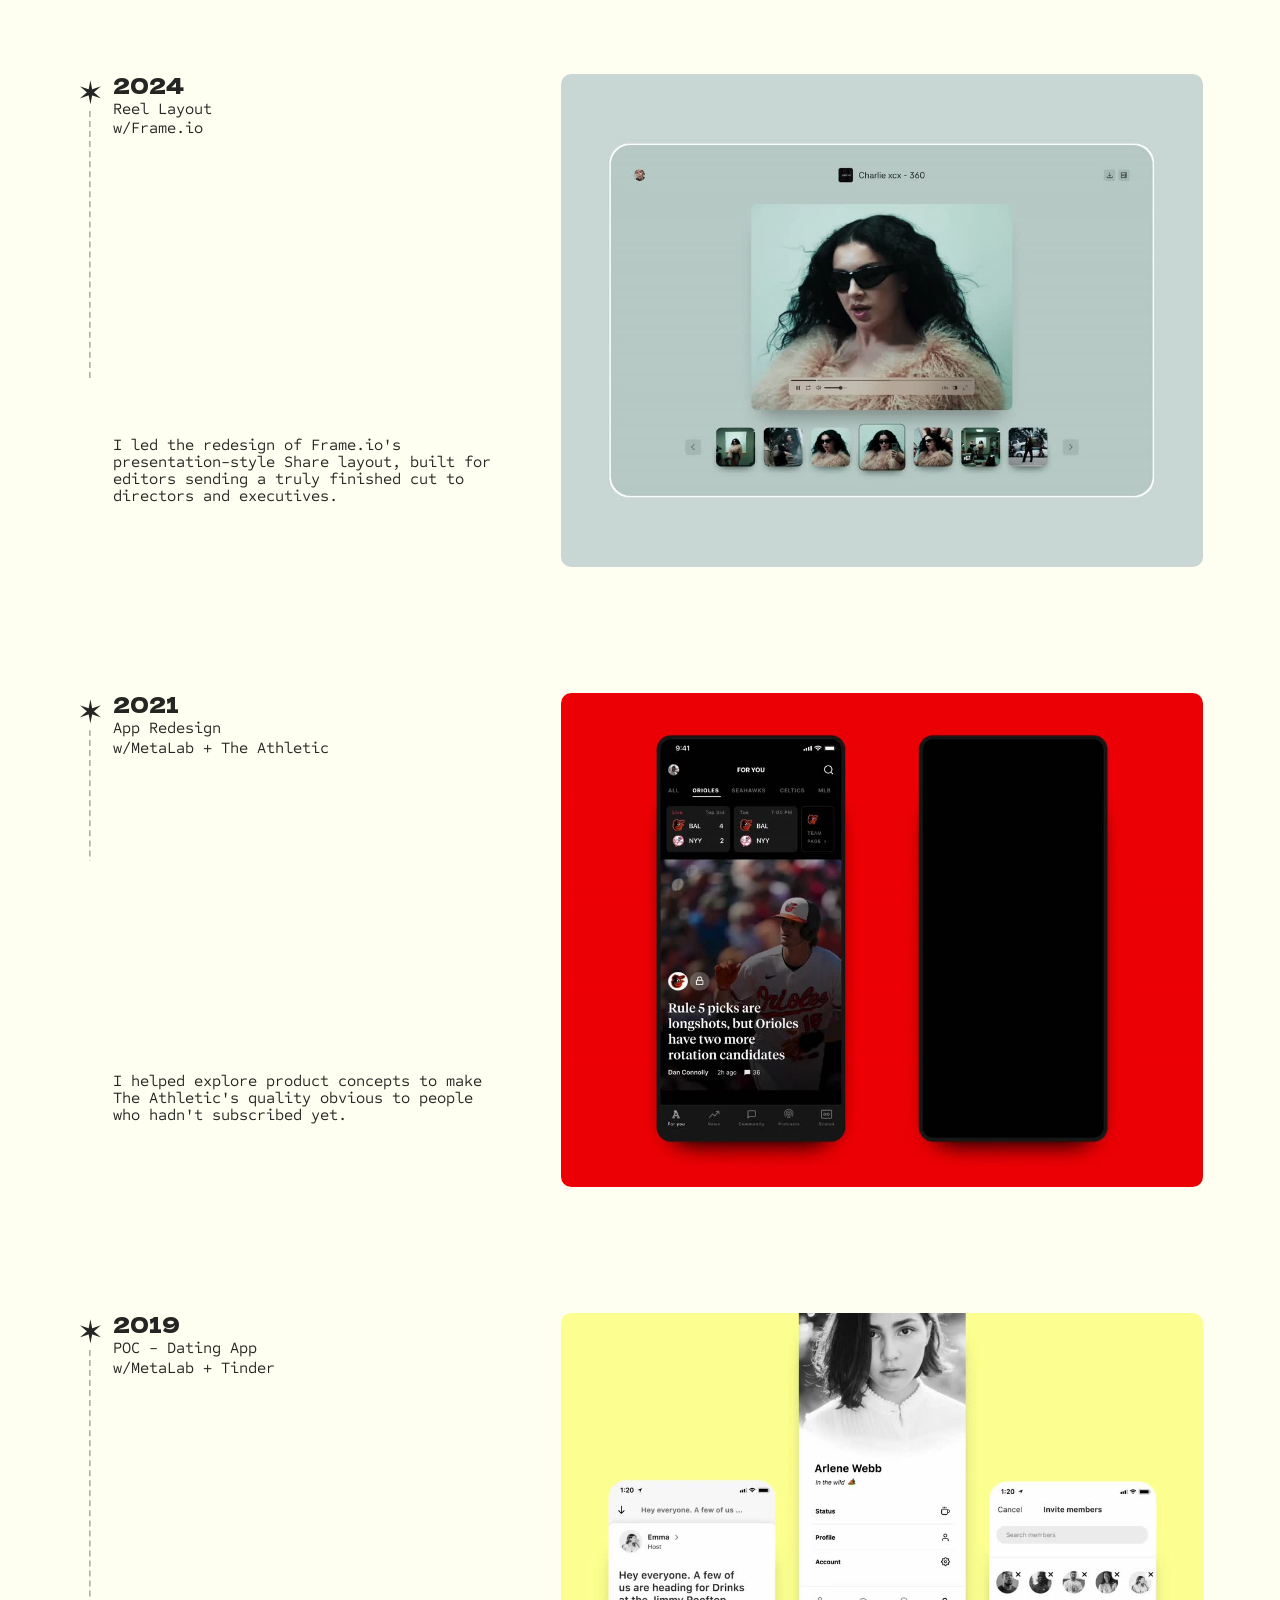
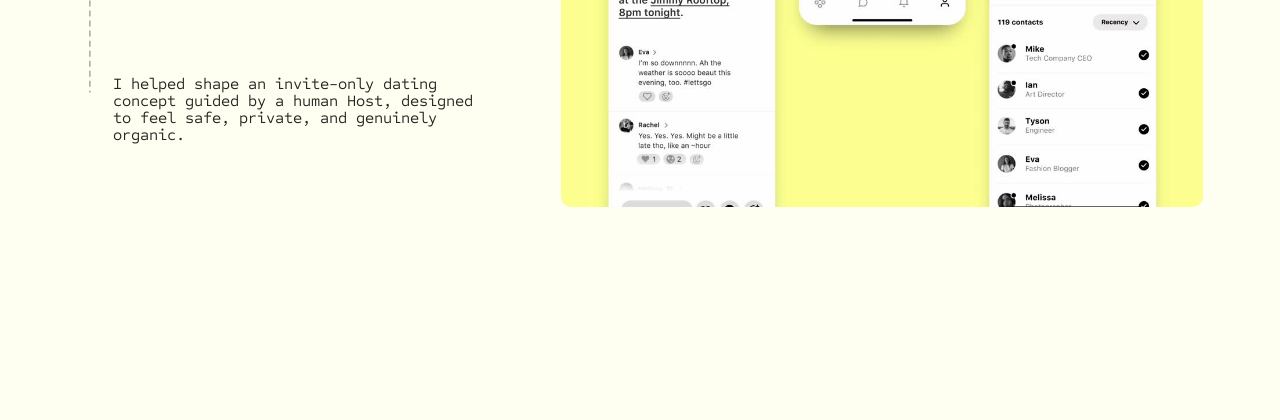
==== commit fd22c411: "Revert "Merge pull request #4 from ddenisesv/shared-styles" This reverts commit 4a2d58bed7b74871b23d" ====
--- a/index.html
+++ b/index.html
@@ -31,16 +31,136 @@
 <link rel="preconnect" href="https://fonts.googleapis.com">
 <link rel="preconnect" href="https://fonts.gstatic.com" crossorigin>
 <link href="https://fonts.googleapis.com/css2?family=Dela+Gothic+One&family=Sometype+Mono:wght@400;700&display=swap" rel="stylesheet">
-<link rel="stylesheet" href="/css/styles.css">
 <style>
+  /* Cross-document View Transition: morphs any element sharing a
+     view-transition-name (here, .dot-grid) between this page and the next
+     full navigation. This is the correct API for a real multi-page morph —
+     document.startViewTransition() only applies to same-document/SPA swaps,
+     not navigations between two separate HTML files.
+     Graceful degradation is automatic and free: browsers that don't support
+     this at-rule simply ignore it and do a normal navigation, exactly like
+     the .fitting-class pattern elsewhere on this site opts in rather than
+     requiring support. */
+  @view-transition{
+    navigation: auto;
+  }
+
   :root{
+    --bg: #fefff1;
+    --grain-opacity: 0.09;
+    --mottle-opacity: 0.02;
+    --ink: #252623;
+
+    --hl-pink: #ffc0cb;
+    --hl-purple: #a6aafd;
+    --hl-brown: #b88a67;
+    --hl-blue: #6fc8f4;
+    --hl-orange: #ffa500;
+    --hl-olive: #ccc500;
+    --hl-green: #17a154;
+    --hl-red: #f5380a;
+    --hl-mint: #bae2df;
+    --hl-yellow: #f9d631;
+
+    /* fallback size before JS fit-to-viewport kicks in */
+    --hero-fs: clamp(15px, 1.6vw + 8px, 48px);
+    --pad-x: clamp(16px, 4vw, 48px);
+    --pad-y: clamp(16px, 3vh, 42px);
+    --body-lh: 1.42;
+    /* Scaling-audit note: the Figma file's reference frame width has moved
+       from 1440px (when these clamps were first written) to 1696px. Every
+       clamp below that has a confirmed Figma-measured target value has been
+       recalibrated so that target is still hit at vw=16.96 (1696px), not
+       14.4 (1440px) — done by scaling each vw-coefficient by 1440/1696
+       (≈0.8491), which shifts the calibration point without changing the
+       target value itself. --pad-x/--pad-y/--hero-fs's fallback are left
+       alone: they aren't tied to a specific measured Figma value (hero-fs's
+       CSS value in particular is only a pre-JS fallback in practice). */
+    --nav-fs: clamp(14px, 0.705vw + 8px, 40px); /* 20px in Figma at 1696 */
+    /* Nav dot-grid height — deliberately NOT derived from --hero-fs. --hero-fs
+       is solved by JS to fit the greeting text and can plateau well below its
+       own ceiling on large/short viewports, which isn't a meaningful signal
+       for how big this icon should be. This clamp hits ~32px at 1696
+       (matching Figma) and keeps growing with viewport width up to 56px on
+       large screens. */
+    --dot-grid-h: clamp(20px, 1.885vw, 56px);
+    --portfolio-indent-x: 8%;
     --project-gap: clamp(40px, 7vh, 96px);
+  }
+
+  *{ box-sizing: border-box; }
+
+  /* ~0.3s matches the morph duration measured in the reference recording;
+     the previous 0.5s was noticeably slower. The old/new snapshots are
+     faded out/in fast so the travelling group animation reads as one
+     continuous object moving and resizing, rather than a cross-dissolve
+     between two separate images. */
+  ::view-transition-group(dot-grid){
+    animation-duration: 0.8s;
+    animation-timing-function: cubic-bezier(0.16, 1, 0.3, 1);
+  }
+  ::view-transition-old(dot-grid),
+  ::view-transition-new(dot-grid){
+    animation-duration: 0.8s;
+    animation-timing-function: cubic-bezier(0.16, 1, 0.3, 1);
+    /* the dot cluster is the same artwork on both sides — holding it fully
+       opaque avoids a ghosty double-image mid-flight */
+    mix-blend-mode: normal;
+  }
+  ::view-transition-old(dot-grid){ animation-name: vt-fade-out; }
+  ::view-transition-new(dot-grid){ animation-name: vt-fade-in; }
+  @keyframes vt-fade-out{ from{ opacity:1 } to{ opacity:0 } }
+  @keyframes vt-fade-in{ from{ opacity:0 } to{ opacity:1 } }
+
+  html{
+    scroll-behavior: smooth;
+  }
+
+  html, body{
+    margin: 0;
+    padding: 0;
+    background: var(--bg);
+    color: var(--ink);
+    /* IMPORTANT: never overflow:hidden here — the document must remain scrollable */
+  }
+
+  body{
+    font-family: 'Dela Gothic One', system-ui, sans-serif;
+    -webkit-font-smoothing: antialiased;
+    background-color: var(--bg);
+    position: relative;
+    isolation: isolate;
+  }
+
+  body::before,
+  body::after{
+    content: "";
+    position: fixed;
+    inset: 0;
+    z-index: -1; /* behind content, images stay clean */
+    pointer-events: none;
+  }
+
+  /* fine grain */
+  body::before{
+    opacity: var(--grain-opacity);
+    background-size: 380px;
+    background-image: url("data:image/svg+xml,%3Csvg xmlns='http://www.w3.org/2000/svg' width='300' height='300'%3E%3Cfilter id='n'%3E%3CfeTurbulence type='fractalNoise' baseFrequency='0.85' numOctaves='3' stitchTiles='stitch'/%3E%3CfeColorMatrix values='0 0 0 0 0 0 0 0 0 0 0 0 0 0 0 2 0 0 0 -0.9'/%3E%3C/filter%3E%3Crect width='100%25' height='100%25' filter='url(%23n)'/%3E%3C/svg%3E");
+  }
+
+  /* soft mottling */
+  body::after{
+    opacity: var(--mottle-opacity);
+    background-size: 600px;
+    background-image: url("data:image/svg+xml,%3Csvg xmlns='http://www.w3.org/2000/svg' width='600' height='600'%3E%3Cfilter id='m'%3E%3CfeTurbulence type='fractalNoise' baseFrequency='0.06' numOctaves='4' stitchTiles='stitch'/%3E%3CfeColorMatrix values='0 0 0 0 0 0 0 0 0 0 0 0 0 0 0 2 0 0 0 -0.9'/%3E%3C/filter%3E%3Crect width='100%25' height='100%25' filter='url(%23m)'/%3E%3C/svg%3E");
   }
 
   /* Hide the hero until JS has computed a font size that fits, to avoid a flash
      of oversized/overflowing text. If JS never runs, the .fitting class never
      gets added, so this rule simply never applies and the CSS clamp fallback shows. */
   html.fitting .hero{ visibility: hidden; }
+
+  a{ color: inherit; }
 
   /* ---------- HERO ---------- */
 
@@ -54,11 +174,69 @@
     padding: calc(var(--pad-y) + 2.16em) var(--pad-x) var(--pad-y);
   }
 
+  /* ---------- SHARED SITE NAV ---------- */
+  /* Fixed to the BOTTOM of the viewport (no bg fill — content scrolls
+     underneath). The arrow and dot grid are always visible/clickable; the
+     e-mail/LinkedIn pair fades in once the hero has fully scrolled out of
+     view (see body.nav-active, toggled by an IntersectionObserver in the
+     script below). On experience.html there's no hero to scroll past, so
+     that page adds the class directly and omits the dot-grid link (its
+     dot-grid is the big page visual instead — see .dots-stage). */
+  #site-nav{
+    position: fixed;
+    bottom: 0;
+    left: 0;
+    right: 0;
+    z-index: 900;
+    display: flex;
+    align-items: center;
+    padding: var(--pad-y) var(--pad-x);
+    padding-bottom: calc(var(--pad-y) + env(safe-area-inset-bottom, 0px));
+    font-size: var(--nav-fs);
+    font-family: 'Dela Gothic One', system-ui, sans-serif;
+    pointer-events: none; /* children opt back in individually */
+  }
+  #site-nav a{ pointer-events: auto; }
+
+  /* Touch breakpoints: lift the nav off the very bottom edge so it clears
+     browser chrome (URL bar / home indicator) and sits in comfortable thumb
+     reach. env() resolves to 0px where there's no inset, so this degrades to
+     just the 24px baseline on devices/browsers without safe areas.
+     This is padding on a position:fixed overlay — it adds no document height,
+     so experience.html's fixed 100svh no-scroll layout is unaffected. */
+  @media (max-width: 1024px){
+    #site-nav{
+      /* env(safe-area-inset-bottom) only covers the hardware home indicator —
+         it does NOT account for the browser's own bottom toolbar, which on
+         iOS Safari overlays fixed bottom:0 elements. max() guarantees a real
+         gap on devices that report no inset at all (most Android browsers),
+         and the larger base lifts the bar clear of the toolbar. */
+      padding-bottom: calc(32px + var(--pad-y) + max(env(safe-area-inset-bottom, 0px), 12px));
+    }
+  }
+  /* Short landscape: reclaim vertical space — the full touch clearance is a
+     big share of a ~390px-tall viewport. Safe-area inset still respected. */
+  @media (orientation: landscape) and (max-height: 500px){
+    #site-nav{
+      padding-block: clamp(8px, 2vh, 14px);
+      padding-bottom: calc(clamp(8px, 2vh, 14px) + env(safe-area-inset-bottom, 0px));
+    }
+  }
+
+  /* The arrow sits at its OWN left offset (the page's outer --pad-x, applied
+     by #site-nav itself) and is deliberately NOT part of .nav-links — the
+     e-mail/LinkedIn group aligns to the project column instead, which is a
+     different, larger inset. Hence two separately-positioned groups rather
+     than one flex row sharing a single left edge. */
   /* Fades in with the e-mail/LinkedIn pair — it replaced the text link that
      used to live inside .nav-links, so it keeps that reveal behavior even
      though it's now positioned separately. The dot grid stays always-visible,
      as before. */
   .nav-arrow{
+    display: inline-flex;
+    align-items: center;
+    line-height: 0;
+    flex-shrink: 0;
     opacity: 0;
     transform: translateY(6px);
     transition: opacity 0.3s ease, transform 0.3s ease;
@@ -68,6 +246,32 @@
     opacity: 1;
     transform: none;
   }
+  /* arrow.svg is self-contained (white rounded square + dark border + pink
+     glyph), so it gets NO .hl background wrapper — that would stack a second
+     pink box behind the asset's own. */
+  .nav-arrow img{
+    height: 1.5em;
+    width: auto;
+    display: block;
+  }
+  /* Same single asset on both pages; experience.html rotates it to point
+     left (back to the homepage) rather than sourcing a second file. */
+  .nav-arrow--back img{
+    transform: rotate(-90deg);
+  }
+
+  /* e-mail + LinkedIn — left edge matched to the project column
+     (--portfolio-indent-x), not to the arrow. margin-left absorbs the
+     difference between the nav's own --pad-x and that indent. */
+  .nav-links{
+    display: flex;
+    align-items: center;
+    gap: clamp(20px, 4vw, 56px);
+    margin-left: calc(var(--portfolio-indent-x) - var(--pad-x));
+    opacity: 0;
+    transform: translateY(6px);
+    transition: opacity 0.3s ease, transform 0.3s ease;
+  }
   body.nav-active .nav-links,
   body.experience-page .nav-links{
     opacity: 1;
@@ -77,6 +281,18 @@
   .nav-dots{
     margin-left: auto;
     display: flex;
+  }
+
+  /* Reusable dot-grid — same element/class on both pages. Base size is the
+     small nav icon (32.496 x 31.959 in Figma); .dot-grid--large (the scaled
+     up, rotated experience-page hero visual) is only ever applied on
+     experience.html — see that file for its positioning/scale rules. */
+  .dot-grid{
+    height: var(--dot-grid-h);
+    width: auto;
+    aspect-ratio: 32.496 / 31.959;
+    display: block;
+    view-transition-name: dot-grid;
   }
 
   .hero-inner{
@@ -106,12 +322,40 @@
   }
   .hero-inner p:last-child{ margin-bottom: 0; }
 
+  .hl{
+    background-color: var(--hl-c);
+    padding: 0 0.06em;
+    line-height: calc(var(--body-lh) * 0.72); /* ~28% shorter highlight box; horizontal padding unchanged */
+    border-radius: 0.06em;
+    -webkit-box-decoration-break: clone;
+    box-decoration-break: clone;
+    white-space: normal;
+    text-decoration: none;
+    color: inherit;
+  }
+  a.hl:hover, a.hl:focus, a.hl:active{
+    color: inherit;
+    text-decoration: none;
+  }
+
+  /* Hover states — .hl-red and .hl-mint are used ONLY by the e-mail and
+     LinkedIn nav links respectively, so scoping the hover to the class
+     itself is safe and doesn't leak into the hero's highlights. */
+  a.hl{
+    transition: background-color 0.25s ease;
+  }
+  a.hl-red:hover{ --hl-c: #a6aafd; }
+  a.hl-mint:hover{ --hl-c: #ccc500; }
+
+  .hl-pink{ --hl-c: var(--hl-pink); }
   .hl-purple{ --hl-c: var(--hl-purple); }
   .hl-brown{ --hl-c: var(--hl-brown); }
   .hl-blue{ --hl-c: var(--hl-blue); }
   .hl-orange{ --hl-c: var(--hl-orange); }
   .hl-olive{ --hl-c: var(--hl-olive); }
   .hl-green{ --hl-c: var(--hl-green); }
+  .hl-red{ --hl-c: var(--hl-red); }
+  .hl-mint{ --hl-c: var(--hl-mint); }
   .hl-yellow{ --hl-c: var(--hl-yellow); }
 
   /* Icon sizes are derived from each icon's real Figma bounding box (relative
@@ -337,6 +581,16 @@
     height: 100%;
     object-fit: cover;
     display: block;
+  }
+
+  /* Desktop only: tighter side margins than the tablet/mobile default (8%).
+     Overriding the VARIABLE (not just .portfolio-content's padding) keeps
+     the bottom nav's e-mail/LinkedIn group aligned to the same edge
+     automatically, since it offsets off this same token. */
+  @media (min-width: 1025px){
+    :root{
+      --portfolio-indent-x: 6vw;
+    }
   }
 
   /* Narrow PORTRAIT widths: an 85svh-tall thumbnail can out-demand the width
